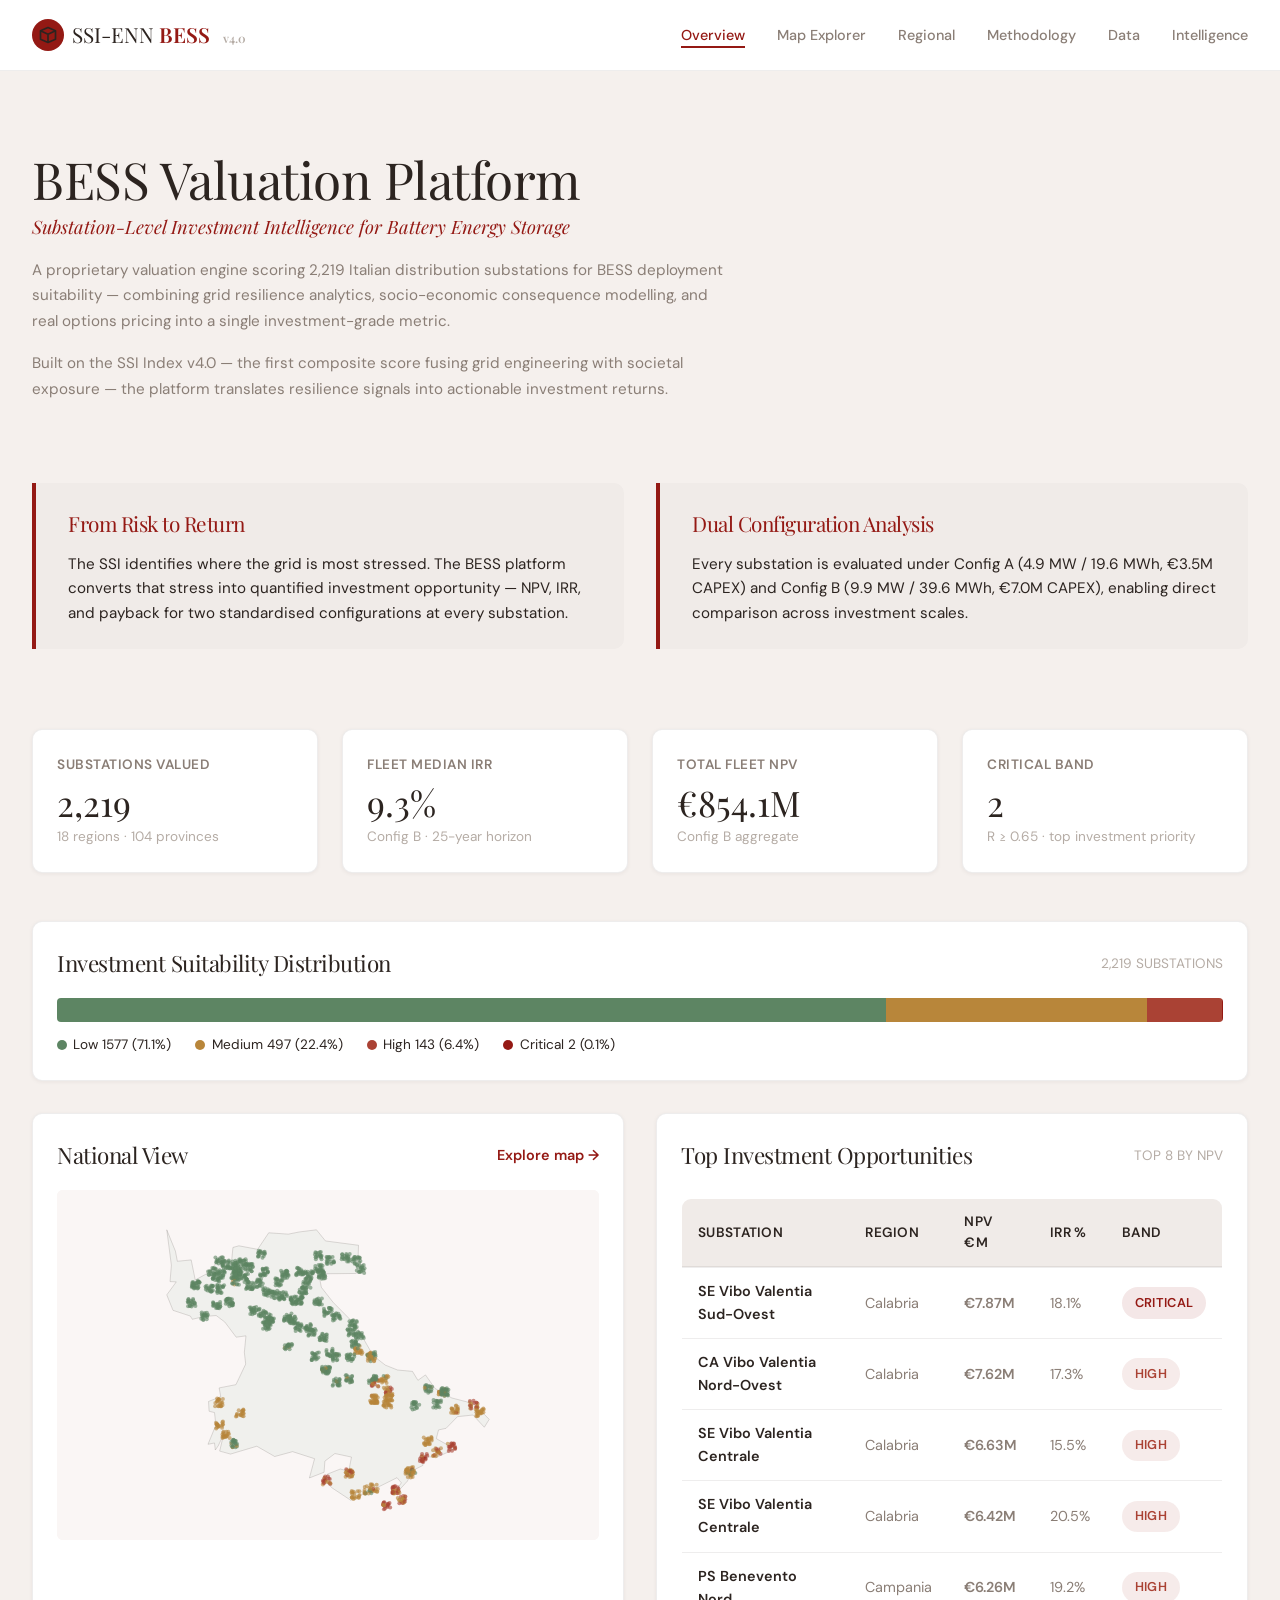
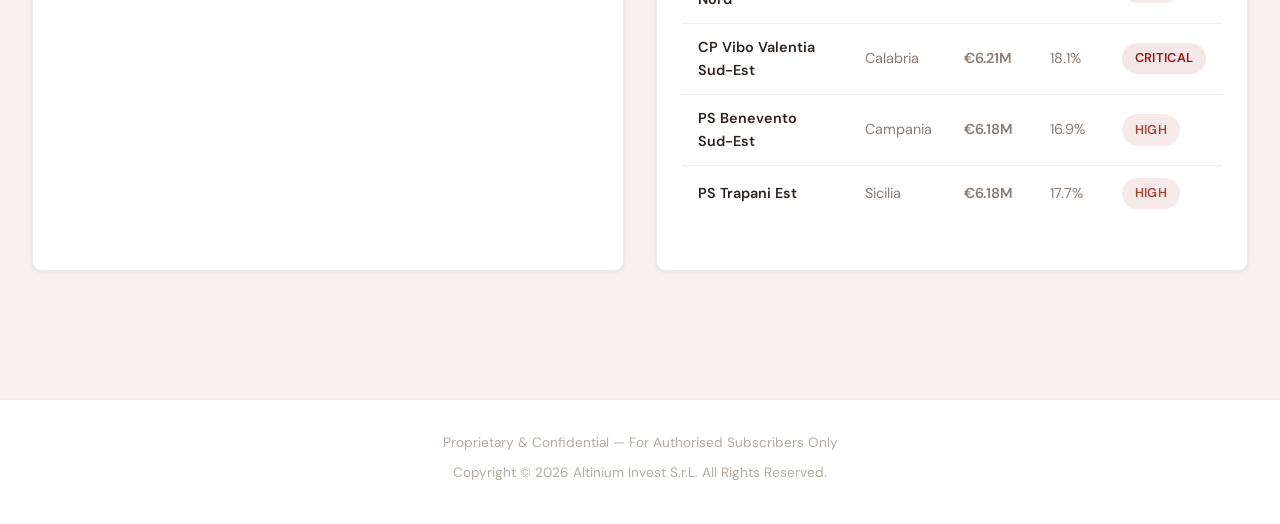
==== index.html @ d99ae35b "Initial BESS private site: 6 pages with Ikenga design system" ====
<!DOCTYPE html>
<html lang="en">
<head>
  <meta charset="UTF-8">
  <meta name="viewport" content="width=device-width, initial-scale=1.0">
  <title>SSI-ENN BESS — Overview</title>
  <link href="https://fonts.googleapis.com/css2?family=DM+Sans:wght@400;500;600;700&family=Playfair+Display:ital,wght@0,400;0,600;0,700;1,400&display=swap" rel="stylesheet">
  <link rel="stylesheet" href="style.css">
</head>
<body>
  <nav class="topnav"></nav>

  <div class="container">
    <!-- Hero -->
    <div class="hero-left">
      <h1>BESS Valuation Platform</h1>
      <p class="hero-subtitle">Substation-Level Investment Intelligence for Battery Energy Storage</p>
      <p class="hero-intro">
        A proprietary valuation engine scoring 2,219 Italian distribution substations for BESS deployment suitability — combining grid resilience analytics, socio-economic consequence modelling, and real options pricing into a single investment-grade metric.
      </p>
      <p class="hero-intro">
        Built on the SSI Index v4.0 — the first composite score fusing grid engineering with societal exposure — the platform translates resilience signals into actionable investment returns.
      </p>
    </div>

    <!-- Highlight cards -->
    <div class="two-col">
      <div class="highlight-card">
        <h3>From Risk to Return</h3>
        <p>The SSI identifies where the grid is most stressed. The BESS platform converts that stress into quantified investment opportunity — NPV, IRR, and payback for two standardised configurations at every substation.</p>
      </div>
      <div class="highlight-card">
        <h3>Dual Configuration Analysis</h3>
        <p>Every substation is evaluated under Config A (4.9 MW / 19.6 MWh, €3.5M CAPEX) and Config B (9.9 MW / 39.6 MWh, €7.0M CAPEX), enabling direct comparison across investment scales.</p>
      </div>
    </div>

    <!-- KPI Cards -->
    <div class="kpi-grid" id="kpi-grid">
      <div class="kpi-card">
        <div class="kpi-label">Substations Valued</div>
        <div class="kpi-value" id="kpi-subs">—</div>
        <div class="kpi-unit" id="kpi-subs-unit">loading...</div>
      </div>
      <div class="kpi-card">
        <div class="kpi-label">Fleet Median IRR</div>
        <div class="kpi-value" id="kpi-irr">—</div>
        <div class="kpi-unit">Config B · 25-year horizon</div>
      </div>
      <div class="kpi-card">
        <div class="kpi-label">Total Fleet NPV</div>
        <div class="kpi-value" id="kpi-npv">—</div>
        <div class="kpi-unit">Config B aggregate</div>
      </div>
      <div class="kpi-card">
        <div class="kpi-label">Critical Band</div>
        <div class="kpi-value" id="kpi-critical">—</div>
        <div class="kpi-unit">R ≥ 0.65 · top investment priority</div>
      </div>
    </div>

    <!-- Band Distribution -->
    <div class="card" style="margin-bottom:2rem;">
      <div style="display:flex;justify-content:space-between;align-items:center;margin-bottom:1rem;">
        <h4 style="margin-bottom:0;">Investment Suitability Distribution</h4>
        <span class="kpi-unit" id="band-total"></span>
      </div>
      <div class="band-bar" id="band-bar"></div>
      <div id="band-legend" style="display:flex;gap:1.5rem;margin-top:0.75rem;flex-wrap:wrap;"></div>
    </div>

    <!-- Two column: map preview + top opportunities -->
    <div class="two-col">
      <div class="card">
        <div style="display:flex;justify-content:space-between;align-items:center;margin-bottom:1rem;">
          <h4 style="margin-bottom:0;">National View</h4>
          <a href="map.html" style="font-size:0.9rem;font-weight:600;">Explore map →</a>
        </div>
        <canvas id="mini-map" style="width:100%;height:350px;background-color:var(--cream);border-radius:6px;"></canvas>
      </div>
      <div class="card">
        <div style="display:flex;justify-content:space-between;align-items:center;margin-bottom:1rem;">
          <h4 style="margin-bottom:0;">Top Investment Opportunities</h4>
          <span class="kpi-unit">TOP 8 BY NPV</span>
        </div>
        <div class="table-wrapper">
          <table>
            <thead>
              <tr>
                <th>Substation</th>
                <th>Region</th>
                <th>NPV €M</th>
                <th>IRR %</th>
                <th>Band</th>
              </tr>
            </thead>
            <tbody id="top-opportunities"></tbody>
          </table>
        </div>
      </div>
    </div>
  </div>

  <footer class="footer"></footer>

  <script src="bess-engine.js"></script>
  <script src="nav.js"></script>
  <script>
    // Italy outline for mini map
    const ITALY_OUTLINE = [[6.63,47.09],[6.95,46.30],[7.02,45.93],[7.53,45.98],[7.68,45.24],[8.23,45.54],[8.60,46.12],[9.01,45.84],[9.07,46.44],[9.29,46.50],[9.98,46.37],[10.39,46.98],[11.11,46.93],[11.51,47.01],[12.15,47.09],[12.48,46.68],[13.70,46.52],[13.68,45.85],[13.85,45.65],[13.60,45.48],[12.50,45.47],[12.27,45.28],[12.33,44.97],[12.76,44.42],[13.60,43.57],[14.24,42.45],[14.69,42.10],[15.14,41.92],[15.69,41.87],[15.89,41.54],[16.17,41.74],[16.52,41.24],[17.14,40.89],[17.95,40.68],[18.52,40.10],[18.34,39.81],[17.92,40.26],[17.35,40.20],[16.93,39.77],[16.65,39.71],[16.57,39.39],[17.12,39.08],[17.17,38.97],[16.60,38.71],[16.13,38.72],[16.07,38.40],[15.69,38.21],[15.69,37.96],[15.60,38.00],[15.50,37.82],[15.17,37.46],[15.10,37.49],[15.28,37.76],[15.12,37.95],[14.56,37.67],[13.41,37.12],[12.73,37.57],[12.47,37.80],[12.55,38.08],[13.03,38.27],[13.34,38.19],[13.44,38.71],[12.83,38.84],[12.46,38.56],[12.43,38.15],[11.89,37.94],[12.08,38.65],[11.27,38.91],[10.61,38.73],[9.95,39.11],[8.98,38.82],[8.58,38.93],[8.73,39.56],[8.53,39.13],[8.42,38.97],[8.39,39.23],[8.15,39.18],[8.44,39.89],[8.39,40.35],[8.19,40.40],[8.17,40.76],[8.62,40.94],[8.56,41.26],[9.18,41.38],[9.54,42.14],[9.49,42.57],[9.55,43.18],[9.19,43.13],[8.77,43.69],[8.45,43.93],[8.00,43.89],[7.57,43.79],[7.50,43.91],[6.86,44.12],[6.63,44.69],[6.98,45.17],[6.75,45.18],[6.80,45.78],[6.63,47.09]];

    async function init() {
      const loaded = await engine.loadData('data.json');
      if (!loaded) return;

      const kpis = engine.computeKPIs();

      // KPIs
      document.getElementById('kpi-subs').textContent = kpis.totalSubstations.toLocaleString();
      document.getElementById('kpi-subs-unit').textContent = `${engine.regions.length} regions · ${kpis.totalProvinces} provinces`;
      document.getElementById('kpi-irr').textContent = kpis.medianIRR.toFixed(1) + '%';
      document.getElementById('kpi-npv').textContent = '€' + kpis.totalInvestmentNPV.toFixed(1) + 'M';
      document.getElementById('kpi-critical').textContent = kpis.bandDistribution.Critical;

      // Band bar
      const bd = kpis.bandDistribution;
      const total = kpis.totalSubstations;
      document.getElementById('band-total').textContent = total.toLocaleString() + ' SUBSTATIONS';
      
      const bandBar = document.getElementById('band-bar');
      const bands = ['Low','Medium','High','Critical'];
      const bandClasses = ['band-bar-low','band-bar-medium','band-bar-high','band-bar-critical'];
      bandBar.innerHTML = bands.map((b,i) => {
        const pct = (bd[b]/total*100);
        return pct > 0 ? `<div class="${bandClasses[i]}" style="flex:${bd[b]}" title="${b}: ${bd[b]}"></div>` : '';
      }).join('');

      const colors = ['var(--band-low)','var(--band-medium)','var(--band-high)','var(--band-critical)'];
      document.getElementById('band-legend').innerHTML = bands.map((b,i) => 
        `<span style="display:flex;align-items:center;gap:0.4rem;font-size:0.85rem;">
          <span style="width:10px;height:10px;border-radius:50%;background:${colors[i]};display:inline-block;"></span>
          ${b} ${bd[b]} (${(bd[b]/total*100).toFixed(1)}%)
        </span>`
      ).join('');

      // Top opportunities
      const top8 = engine.getTopOpportunities(engine.substations, 8);
      document.getElementById('top-opportunities').innerHTML = top8.map(sub => `
        <tr>
          <td style="font-weight:600;color:var(--ink);">${sub.name}</td>
          <td>${sub.region}</td>
          <td style="font-weight:600;">€${sub.bess.config_B.NPV_M.toFixed(2)}M</td>
          <td>${sub.bess.config_B.IRR_pct.toFixed(1)}%</td>
          <td><span class="band-chip band-${sub.classification.toLowerCase()}">${sub.classification}</span></td>
        </tr>
      `).join('');

      // Mini map
      drawMiniMap();
    }

    function drawMiniMap() {
      const canvas = document.getElementById('mini-map');
      const rect = canvas.getBoundingClientRect();
      canvas.width = rect.width * window.devicePixelRatio;
      canvas.height = rect.height * window.devicePixelRatio;
      const ctx = canvas.getContext('2d');
      ctx.scale(window.devicePixelRatio, window.devicePixelRatio);
      const W = rect.width, H = rect.height;

      ctx.fillStyle = '#faf6f5';
      ctx.fillRect(0, 0, W, H);

      // Compute bounds
      const lons = ITALY_OUTLINE.map(p => p[0]);
      const lats = ITALY_OUTLINE.map(p => p[1]);
      const lonMin = Math.min(...lons) - 0.5, lonMax = Math.max(...lons) + 0.5;
      const latMin = Math.min(...lats) - 0.5, latMax = Math.max(...lats) + 0.5;
      const scale = Math.min(W / (lonMax - lonMin), H / (latMax - latMin)) * 0.85;
      const offsetX = (W - (lonMax - lonMin) * scale) / 2;
      const offsetY = (H - (latMax - latMin) * scale) / 2;

      function toX(lon) { return (lon - lonMin) * scale + offsetX; }
      function toY(lat) { return H - ((lat - latMin) * scale + offsetY); }

      // Draw outline
      ctx.beginPath();
      ctx.moveTo(toX(ITALY_OUTLINE[0][0]), toY(ITALY_OUTLINE[0][1]));
      for (let i = 1; i < ITALY_OUTLINE.length; i++) {
        ctx.lineTo(toX(ITALY_OUTLINE[i][0]), toY(ITALY_OUTLINE[i][1]));
      }
      ctx.closePath();
      ctx.fillStyle = 'rgba(93,133,99,0.06)';
      ctx.fill();
      ctx.strokeStyle = 'rgba(44,36,32,0.15)';
      ctx.lineWidth = 1;
      ctx.stroke();

      // Draw dots
      const bandColors = { Low: '#5d8563', Medium: '#b8863a', High: '#aa4234', Critical: '#941914' };
      engine.substations.forEach(sub => {
        const x = toX(sub.lon);
        const y = toY(sub.lat);
        ctx.beginPath();
        ctx.arc(x, y, 2, 0, Math.PI * 2);
        ctx.fillStyle = bandColors[sub.classification] || '#8a7e76';
        ctx.globalAlpha = 0.6;
        ctx.fill();
      });
      ctx.globalAlpha = 1;
    }

    init();
  </script>
</body>
</html>
---- style.css ----
:root {
  --cream: #faf6f5;
  --cream-deep: #f0ebe8;
  --crimson: #941914;
  --terracotta: #aa4234;
  --sage: #5d8563;
  --bronze: #b8863a;
  --ink: #2c2420;
  --warm-grey: #8a7e76;
  --warm-grey-light: #b5aca5;
  --bg: #f5f0ed;
  --card-bg: #ffffff;
  --card-border: rgba(44,36,32,0.08);
  --card-shadow: 0 1px 4px rgba(44,36,32,0.06);
  --radius: 10px;
  --band-low: #5d8563;
  --band-low-bg: rgba(93,133,99,0.10);
  --band-medium: #b8863a;
  --band-medium-bg: rgba(184,134,58,0.10);
  --band-high: #aa4234;
  --band-high-bg: rgba(170,66,52,0.10);
  --band-critical: #941914;
  --band-critical-bg: rgba(148,25,20,0.10);
}

* {
  margin: 0;
  padding: 0;
  box-sizing: border-box;
}

html {
  scroll-behavior: smooth;
}

body {
  font-family: 'DM Sans', -apple-system, BlinkMacSystemFont, 'Segoe UI', sans-serif;
  background-color: var(--bg);
  color: var(--ink);
  line-height: 1.6;
}

/* Typography */
h1, h2, h3, h4, h5, h6 {
  font-family: 'Playfair Display', serif;
  font-weight: 400;
  letter-spacing: -0.5px;
  margin-bottom: 0.8rem;
}

h1 {
  font-size: 3.2rem;
  line-height: 1.1;
  color: var(--ink);
}

h2 {
  font-size: 2.4rem;
  line-height: 1.2;
  color: var(--ink);
}

h3 {
  font-size: 1.8rem;
  color: var(--ink);
}

h4 {
  font-size: 1.4rem;
  color: var(--ink);
}

h5 {
  font-size: 1.1rem;
  font-weight: 600;
  color: var(--ink);
}

h6 {
  font-size: 0.9rem;
  font-weight: 600;
  color: var(--warm-grey);
  text-transform: uppercase;
  letter-spacing: 0.5px;
}

p {
  margin-bottom: 1rem;
  color: var(--warm-grey);
  font-size: 0.95rem;
}

a {
  color: var(--crimson);
  text-decoration: none;
  transition: color 0.2s ease;
}

a:hover {
  color: var(--terracotta);
}

/* Navigation */
.topnav {
  background-color: var(--card-bg);
  border-bottom: 1px solid var(--card-border);
  padding: 0;
  position: sticky;
  top: 0;
  z-index: 100;
}

.topnav-content {
  max-width: 1400px;
  margin: 0 auto;
  padding: 0 2rem;
  display: flex;
  justify-content: space-between;
  align-items: center;
  height: 70px;
}

.topnav-brand {
  display: flex;
  align-items: center;
  gap: 0.5rem;
}

.topnav-brand-logo {
  width: 32px;
  height: 32px;
  background-color: var(--crimson);
  border-radius: 50%;
  display: flex;
  align-items: center;
  justify-content: center;
  color: var(--cream);
  font-weight: bold;
  font-size: 0.9rem;
}

.topnav-brand a {
  color: var(--ink);
  font-family: 'Playfair Display', serif;
  font-size: 1.3rem;
  font-weight: 400;
}

.topnav-brand a:hover {
  color: var(--crimson);
}

.topnav-version {
  font-size: 0.75rem;
  color: var(--warm-grey-light);
  font-weight: 600;
  margin-left: 0.5rem;
}

.topnav-menu {
  display: flex;
  list-style: none;
  gap: 2rem;
  align-items: center;
}

.topnav-menu a {
  font-size: 0.9rem;
  color: var(--warm-grey);
  font-weight: 500;
  transition: color 0.2s;
  border-bottom: 2px solid transparent;
  padding-bottom: 2px;
}

.topnav-menu a:hover,
.topnav-menu a.active {
  color: var(--crimson);
  border-bottom-color: var(--crimson);
}

/* Footer */
.footer {
  background-color: var(--card-bg);
  border-top: 1px solid var(--card-border);
  padding: 2rem;
  margin-top: 4rem;
  text-align: center;
}

.footer p {
  font-size: 0.85rem;
  color: var(--warm-grey-light);
  margin-bottom: 0.5rem;
}

/* Main Layout */
.container {
  max-width: 1400px;
  margin: 0 auto;
  padding: 2rem;
}

.container-narrow {
  max-width: 1000px;
}

/* Hero Section */
.hero {
  padding: 4rem 0 3rem;
  text-align: center;
}

.hero h1 {
  margin-bottom: 0.5rem;
}

.hero-subtitle {
  font-size: 1.2rem;
  color: var(--warm-grey);
  margin-bottom: 2rem;
}

/* Cards */
.card {
  background-color: var(--card-bg);
  border: 1px solid var(--card-border);
  border-radius: var(--radius);
  padding: 1.5rem;
  box-shadow: var(--card-shadow);
  transition: box-shadow 0.3s ease, border-color 0.3s ease;
}

.card:hover {
  border-color: rgba(44,36,32,0.12);
  box-shadow: 0 2px 8px rgba(44,36,32,0.08);
}

.card.card-highlight {
  border-color: var(--crimson);
  background: linear-gradient(135deg, var(--card-bg) 0%, rgba(148,25,20,0.02) 100%);
}

/* KPI Grid */
.kpi-grid {
  display: grid;
  grid-template-columns: repeat(auto-fit, minmax(250px, 1fr));
  gap: 1.5rem;
  margin: 3rem 0;
}

.kpi-card {
  background-color: var(--card-bg);
  border: 1px solid var(--card-border);
  border-radius: var(--radius);
  padding: 1.5rem;
  box-shadow: var(--card-shadow);
}

.kpi-label {
  font-size: 0.85rem;
  color: var(--warm-grey);
  font-weight: 600;
  text-transform: uppercase;
  letter-spacing: 0.5px;
  margin-bottom: 0.5rem;
}

.kpi-value {
  font-size: 2.2rem;
  font-family: 'Playfair Display', serif;
  color: var(--ink);
  line-height: 1.1;
  margin-bottom: 0.25rem;
}

.kpi-unit {
  font-size: 0.85rem;
  color: var(--warm-grey-light);
}

/* Band Chips */
.band-chip {
  display: inline-block;
  padding: 0.35rem 0.8rem;
  border-radius: 20px;
  font-size: 0.8rem;
  font-weight: 600;
  text-transform: uppercase;
  letter-spacing: 0.3px;
}

.band-low {
  background-color: var(--band-low-bg);
  color: var(--band-low);
}

.band-medium {
  background-color: var(--band-medium-bg);
  color: var(--band-medium);
}

.band-high {
  background-color: var(--band-high-bg);
  color: var(--band-high);
}

.band-critical {
  background-color: var(--band-critical-bg);
  color: var(--band-critical);
}

/* Band Distribution Bar */
.band-bar {
  display: flex;
  height: 24px;
  border-radius: 4px;
  overflow: hidden;
  gap: 0px;
  margin: 0.5rem 0;
}

.band-bar-segment {
  flex: 1;
  display: flex;
  align-items: center;
  justify-content: center;
  color: white;
  font-size: 0.7rem;
  font-weight: 600;
}

.band-bar-low {
  background-color: var(--band-low);
}

.band-bar-medium {
  background-color: var(--band-medium);
}

.band-bar-high {
  background-color: var(--band-high);
}

.band-bar-critical {
  background-color: var(--band-critical);
}

/* Tables */
.table-wrapper {
  overflow-x: auto;
  margin: 1.5rem 0;
}

table {
  width: 100%;
  border-collapse: collapse;
  background-color: var(--card-bg);
  border: 1px solid var(--card-border);
  border-radius: var(--radius);
  overflow: hidden;
}

thead {
  background-color: var(--cream-deep);
  border-bottom: 2px solid var(--card-border);
}

th {
  padding: 0.75rem 1rem;
  text-align: left;
  font-weight: 600;
  font-size: 0.85rem;
  color: var(--ink);
  text-transform: uppercase;
  letter-spacing: 0.3px;
}

td {
  padding: 0.75rem 1rem;
  font-size: 0.9rem;
  border-bottom: 1px solid var(--card-border);
  color: var(--warm-grey);
}

tr:last-child td {
  border-bottom: none;
}

tbody tr:hover {
  background-color: var(--cream);
}

/* Forms & Filters */
.filter-section {
  background-color: var(--card-bg);
  border: 1px solid var(--card-border);
  border-radius: var(--radius);
  padding: 1.5rem;
  margin-bottom: 2rem;
  display: grid;
  grid-template-columns: repeat(auto-fit, minmax(200px, 1fr));
  gap: 1.5rem;
}

.filter-group {
  display: flex;
  flex-direction: column;
  gap: 0.5rem;
}

.filter-group label {
  font-size: 0.85rem;
  font-weight: 600;
  color: var(--ink);
  text-transform: uppercase;
  letter-spacing: 0.3px;
}

select, input[type="text"], input[type="number"], input[type="range"] {
  padding: 0.6rem 0.8rem;
  border: 1px solid var(--card-border);
  border-radius: 6px;
  font-family: 'DM Sans', sans-serif;
  font-size: 0.9rem;
  color: var(--ink);
  background-color: var(--cream);
  transition: border-color 0.2s;
}

select:focus, input:focus {
  outline: none;
  border-color: var(--crimson);
  background-color: var(--card-bg);
}

input[type="checkbox"] {
  margin-right: 0.5rem;
  cursor: pointer;
}

.checkbox-group {
  display: flex;
  flex-direction: column;
  gap: 0.5rem;
}

.checkbox-item {
  display: flex;
  align-items: center;
  gap: 0.5rem;
  padding: 0.35rem 0;
}

/* Buttons */
.btn {
  display: inline-block;
  padding: 0.7rem 1.5rem;
  border-radius: 6px;
  border: 1px solid transparent;
  font-family: 'DM Sans', sans-serif;
  font-size: 0.9rem;
  font-weight: 600;
  cursor: pointer;
  transition: all 0.2s ease;
  text-decoration: none;
  text-align: center;
}

.btn-primary {
  background-color: var(--crimson);
  color: white;
}

.btn-primary:hover {
  background-color: var(--terracotta);
}

.btn-secondary {
  background-color: var(--cream-deep);
  color: var(--ink);
  border-color: var(--card-border);
}

.btn-secondary:hover {
  background-color: var(--cream);
}

/* Map Canvas */
.map-container {
  background-color: var(--card-bg);
  border: 1px solid var(--card-border);
  border-radius: var(--radius);
  overflow: hidden;
  margin: 2rem 0;
  position: relative;
}

#italy-map {
  display: block;
  width: 100%;
  height: 600px;
  background-color: var(--cream);
}

.map-legend {
  position: absolute;
  bottom: 1.5rem;
  right: 1.5rem;
  background-color: var(--card-bg);
  border: 1px solid var(--card-border);
  border-radius: var(--radius);
  padding: 1rem;
  box-shadow: 0 2px 8px rgba(44,36,32,0.12);
  font-size: 0.85rem;
  z-index: 10;
}

.legend-item {
  display: flex;
  align-items: center;
  gap: 0.6rem;
  margin-bottom: 0.6rem;
}

.legend-item:last-child {
  margin-bottom: 0;
}

.legend-dot {
  width: 12px;
  height: 12px;
  border-radius: 50%;
}

/* Popup */
.map-popup {
  position: absolute;
  background-color: var(--card-bg);
  border: 1px solid var(--card-border);
  border-radius: var(--radius);
  padding: 1.2rem;
  box-shadow: 0 4px 12px rgba(44,36,32,0.15);
  z-index: 20;
  max-width: 320px;
  font-size: 0.85rem;
}

.map-popup-close {
  position: absolute;
  top: 0.5rem;
  right: 0.5rem;
  width: 24px;
  height: 24px;
  background-color: var(--cream-deep);
  border: none;
  border-radius: 50%;
  cursor: pointer;
  font-size: 1rem;
  line-height: 1;
  color: var(--ink);
}

.map-popup-title {
  font-weight: 600;
  color: var(--ink);
  margin-bottom: 0.8rem;
  font-size: 0.95rem;
}

.map-popup-field {
  display: flex;
  justify-content: space-between;
  margin-bottom: 0.5rem;
}

.map-popup-label {
  color: var(--warm-grey-light);
  font-weight: 500;
}

.map-popup-value {
  color: var(--ink);
  font-weight: 600;
}

/* Regional Cards */
.region-cards {
  display: grid;
  grid-template-columns: repeat(auto-fill, minmax(300px, 1fr));
  gap: 1.5rem;
  margin: 2rem 0;
}

.region-card {
  background-color: var(--card-bg);
  border: 1px solid var(--card-border);
  border-radius: var(--radius);
  padding: 1.5rem;
  cursor: pointer;
  transition: all 0.3s ease;
}

.region-card:hover {
  border-color: var(--crimson);
  box-shadow: 0 4px 12px rgba(44,36,32,0.12);
}

.region-card.expanded {
  grid-column: 1 / -1;
}

.region-header {
  display: flex;
  justify-content: space-between;
  align-items: start;
  margin-bottom: 1rem;
}

.region-title {
  font-family: 'Playfair Display', serif;
  font-size: 1.6rem;
  margin-bottom: 0.5rem;
}

.region-toggle {
  background: none;
  border: none;
  cursor: pointer;
  font-size: 1.2rem;
  color: var(--warm-grey);
}

.region-stats {
  display: grid;
  grid-template-columns: repeat(2, 1fr);
  gap: 1rem;
  margin-bottom: 1rem;
}

.region-stat {
  font-size: 0.85rem;
}

.region-stat-label {
  color: var(--warm-grey-light);
  text-transform: uppercase;
  letter-spacing: 0.3px;
  font-weight: 600;
  margin-bottom: 0.3rem;
}

.region-stat-value {
  font-size: 1.3rem;
  color: var(--ink);
  font-family: 'Playfair Display', serif;
}

.region-expanded-content {
  display: none;
  margin-top: 1.5rem;
  padding-top: 1.5rem;
  border-top: 1px solid var(--card-border);
}

.region-card.expanded .region-expanded-content {
  display: block;
}

/* Methodology */
.methodology-section {
  margin-bottom: 3rem;
}

.methodology-intro {
  background-color: var(--cream-deep);
  border-left: 4px solid var(--crimson);
  padding: 1.5rem;
  border-radius: 4px;
  margin-bottom: 2rem;
}

.formula-block {
  background-color: var(--cream);
  padding: 1.5rem;
  border-radius: var(--radius);
  border: 1px solid var(--card-border);
  margin: 1.5rem 0;
  font-family: 'Courier New', monospace;
  overflow-x: auto;
}

.weights-grid {
  display: grid;
  grid-template-columns: repeat(auto-fit, minmax(150px, 1fr));
  gap: 1rem;
  margin: 1.5rem 0;
}

.weight-card {
  background-color: var(--card-bg);
  border: 1px solid var(--card-border);
  border-radius: var(--radius);
  padding: 1rem;
  text-align: center;
}

.weight-symbol {
  font-size: 1.4rem;
  font-weight: 600;
  color: var(--crimson);
  font-family: 'Playfair Display', serif;
  margin-bottom: 0.3rem;
}

.weight-label {
  font-size: 0.85rem;
  color: var(--warm-grey);
  margin-bottom: 0.3rem;
}

.weight-percent {
  font-size: 1.5rem;
  color: var(--ink);
  font-weight: 600;
}

/* Responsive */
@media (max-width: 1024px) {
  h1 {
    font-size: 2.4rem;
  }

  h2 {
    font-size: 1.8rem;
  }

  .kpi-grid {
    grid-template-columns: repeat(auto-fit, minmax(200px, 1fr));
  }

  .topnav-menu {
    gap: 1rem;
  }

  .topnav-menu a {
    font-size: 0.85rem;
  }

  .region-cards {
    grid-template-columns: repeat(auto-fill, minmax(250px, 1fr));
  }

  #italy-map {
    height: 400px;
  }
}

@media (max-width: 768px) {
  .container {
    padding: 1.5rem;
  }

  h1 {
    font-size: 2rem;
  }

  h2 {
    font-size: 1.4rem;
  }

  h3 {
    font-size: 1.2rem;
  }

  .topnav-content {
    padding: 0 1rem;
    flex-wrap: wrap;
    height: auto;
    min-height: 60px;
  }

  .topnav-menu {
    gap: 0.8rem;
    order: 3;
    width: 100%;
    padding-top: 0.5rem;
    border-top: 1px solid var(--card-border);
  }

  .kpi-grid {
    grid-template-columns: repeat(auto-fit, minmax(150px, 1fr));
    gap: 1rem;
  }

  .kpi-value {
    font-size: 1.6rem;
  }

  .kpi-card {
    padding: 1rem;
  }

  .filter-section {
    grid-template-columns: 1fr;
    gap: 1rem;
  }

  table {
    font-size: 0.8rem;
  }

  th, td {
    padding: 0.5rem 0.75rem;
  }

  .region-cards {
    grid-template-columns: 1fr;
  }

  .region-header {
    flex-direction: column;
  }

  .region-toggle {
    align-self: flex-end;
    margin-top: 0.5rem;
  }

  #italy-map {
    height: 300px;
  }

  .map-legend {
    bottom: 1rem;
    right: 1rem;
  }

  .hero h1 {
    font-size: 1.6rem;
  }

  .hero-subtitle {
    font-size: 1rem;
  }
}

@media (max-width: 480px) {
  .container {
    padding: 1rem;
  }

  h1 {
    font-size: 1.4rem;
  }

  h2 {
    font-size: 1.1rem;
  }

  .topnav-brand a {
    font-size: 1rem;
  }

  .topnav-version {
    display: none;
  }

  .kpi-grid {
    grid-template-columns: 1fr;
  }

  .kpi-value {
    font-size: 1.4rem;
  }

  .region-stats {
    grid-template-columns: 1fr;
  }

  .weights-grid {
    grid-template-columns: 1fr;
  }
}

/* Brand suffix styling */
.brand-suffix {
  color: var(--crimson);
  font-weight: 600;
}

/* Highlight cards (left-bordered) */
.highlight-card {
  background-color: var(--cream-deep);
  border-left: 4px solid var(--crimson);
  padding: 1.5rem 2rem;
  border-radius: 0 var(--radius) var(--radius) 0;
  margin-bottom: 2rem;
}

.highlight-card h3 {
  color: var(--crimson);
  font-size: 1.3rem;
  margin-bottom: 0.75rem;
}

.highlight-card p {
  color: var(--ink);
  margin-bottom: 0;
}

/* Two-column layout */
.two-col {
  display: grid;
  grid-template-columns: 1fr 1fr;
  gap: 2rem;
  margin: 2rem 0;
}

@media (max-width: 768px) {
  .two-col {
    grid-template-columns: 1fr;
  }
}

/* Section labels (like public site) */
.section-label {
  font-family: 'DM Sans', sans-serif;
  font-size: 0.75rem;
  font-weight: 700;
  letter-spacing: 0.15em;
  text-transform: uppercase;
  color: var(--crimson);
  margin-bottom: 0.5rem;
}

/* Intelligence page */
.explorer-search {
  background-color: var(--card-bg);
  border: 1px solid var(--card-border);
  border-radius: var(--radius);
  padding: 1.5rem;
  margin-bottom: 2rem;
}

.explorer-search input {
  width: 100%;
  padding: 0.8rem 1rem;
  border: 2px solid var(--card-border);
  border-radius: var(--radius);
  font-family: 'DM Sans', sans-serif;
  font-size: 1rem;
  color: var(--ink);
  background-color: var(--cream);
  transition: border-color 0.2s;
}

.explorer-search input:focus {
  outline: none;
  border-color: var(--crimson);
  background-color: var(--card-bg);
}

.explorer-search .search-results {
  max-height: 300px;
  overflow-y: auto;
  margin-top: 0.5rem;
  border: 1px solid var(--card-border);
  border-radius: var(--radius);
  display: none;
}

.explorer-search .search-results.active {
  display: block;
}

.search-result-item {
  padding: 0.75rem 1rem;
  cursor: pointer;
  border-bottom: 1px solid var(--card-border);
  transition: background-color 0.15s;
}

.search-result-item:hover {
  background-color: var(--cream);
}

.search-result-item:last-child {
  border-bottom: none;
}

.search-result-name {
  font-weight: 600;
  color: var(--ink);
}

.search-result-meta {
  font-size: 0.8rem;
  color: var(--warm-grey);
}

/* Value stack profile */
.profile-header {
  background-color: var(--card-bg);
  border: 1px solid var(--card-border);
  border-radius: var(--radius);
  padding: 2rem;
  margin-bottom: 2rem;
}

.profile-title {
  font-family: 'Playfair Display', serif;
  font-size: 1.8rem;
  margin-bottom: 0.3rem;
}

.profile-subtitle {
  color: var(--warm-grey);
  font-size: 0.95rem;
  margin-bottom: 1.5rem;
}

.profile-metrics {
  display: grid;
  grid-template-columns: repeat(4, 1fr);
  gap: 1.5rem;
}

@media (max-width: 768px) {
  .profile-metrics {
    grid-template-columns: repeat(2, 1fr);
  }
}

.profile-metric-label {
  font-size: 0.75rem;
  text-transform: uppercase;
  letter-spacing: 0.5px;
  color: var(--warm-grey);
  font-weight: 600;
}

.profile-metric-value {
  font-family: 'Playfair Display', serif;
  font-size: 1.8rem;
  color: var(--ink);
}

.profile-metric-unit {
  font-size: 0.8rem;
  color: var(--warm-grey-light);
}

/* Waterfall chart */
.waterfall-container {
  background-color: var(--card-bg);
  border: 1px solid var(--card-border);
  border-radius: var(--radius);
  padding: 2rem;
  margin-bottom: 2rem;
}

.waterfall-chart {
  display: flex;
  align-items: flex-end;
  justify-content: center;
  gap: 0.5rem;
  height: 280px;
  padding: 1rem 0;
}

.waterfall-bar-group {
  display: flex;
  flex-direction: column;
  align-items: center;
  flex: 1;
  max-width: 100px;
}

.waterfall-bar {
  width: 60%;
  border-radius: 4px 4px 0 0;
  min-height: 4px;
  transition: height 0.5s ease;
}

.waterfall-bar-label {
  font-size: 0.7rem;
  color: var(--warm-grey);
  margin-top: 0.5rem;
  text-align: center;
  font-weight: 600;
  text-transform: uppercase;
  letter-spacing: 0.3px;
}

.waterfall-bar-value {
  font-size: 0.85rem;
  color: var(--ink);
  font-weight: 600;
  margin-top: 0.3rem;
}

/* Config comparison */
.config-compare {
  display: grid;
  grid-template-columns: 1fr 1fr;
  gap: 2rem;
  margin-bottom: 2rem;
}

@media (max-width: 768px) {
  .config-compare {
    grid-template-columns: 1fr;
  }
}

.config-card {
  background-color: var(--card-bg);
  border: 1px solid var(--card-border);
  border-radius: var(--radius);
  padding: 1.5rem;
}

.config-card.recommended {
  border-color: var(--sage);
  background: linear-gradient(135deg, var(--card-bg) 0%, rgba(93,133,99,0.03) 100%);
}

.config-badge {
  display: inline-block;
  font-size: 0.75rem;
  font-weight: 700;
  text-transform: uppercase;
  letter-spacing: 0.5px;
  padding: 0.3rem 0.8rem;
  border-radius: 20px;
  margin-bottom: 1rem;
}

.config-badge-a {
  background-color: rgba(184,134,58,0.15);
  color: var(--bronze);
}

.config-badge-b {
  background-color: rgba(93,133,99,0.15);
  color: var(--sage);
}

.config-row {
  display: flex;
  justify-content: space-between;
  padding: 0.5rem 0;
  border-bottom: 1px solid var(--card-border);
}

.config-row:last-child {
  border-bottom: none;
}

.config-row-label {
  color: var(--warm-grey);
  font-size: 0.9rem;
}

.config-row-value {
  color: var(--ink);
  font-weight: 600;
  font-size: 0.9rem;
}

.config-row.highlight {
  background-color: var(--cream);
  margin: 0 -1.5rem;
  padding: 0.5rem 1.5rem;
}

.config-row.highlight .config-row-value {
  font-size: 1.1rem;
  color: var(--crimson);
}

/* Recommendation badge */
.recommendation-badge {
  display: inline-flex;
  align-items: center;
  gap: 0.5rem;
  padding: 0.6rem 1.2rem;
  border-radius: var(--radius);
  font-weight: 600;
  font-size: 0.95rem;
  margin: 1rem 0;
}

.recommendation-badge.config-a {
  background-color: rgba(184,134,58,0.12);
  color: var(--bronze);
}

.recommendation-badge.config-b {
  background-color: rgba(93,133,99,0.12);
  color: var(--sage);
}

/* Radar chart container */
.radar-container {
  background-color: var(--card-bg);
  border: 1px solid var(--card-border);
  border-radius: var(--radius);
  padding: 2rem;
  margin-bottom: 2rem;
  text-align: center;
}

.radar-canvas {
  max-width: 350px;
  max-height: 350px;
  margin: 0 auto;
}

/* Narrative block */
.narrative-block {
  background-color: var(--cream-deep);
  border-left: 4px solid var(--bronze);
  padding: 1.5rem 2rem;
  border-radius: 0 var(--radius) var(--radius) 0;
  margin: 2rem 0;
}

.narrative-block p {
  color: var(--ink);
  font-size: 0.95rem;
  line-height: 1.7;
  margin-bottom: 0;
}

/* Spotlight section */
.spotlight-section {
  margin-top: 4rem;
  padding-top: 3rem;
  border-top: 2px solid var(--card-border);
}

/* Data catalogue */
.layer-table td:first-child {
  font-weight: 700;
  color: var(--crimson);
}

.status-badge {
  display: inline-block;
  padding: 0.25rem 0.6rem;
  border-radius: 20px;
  font-size: 0.75rem;
  font-weight: 700;
  text-transform: uppercase;
  letter-spacing: 0.3px;
}

.status-live {
  background-color: rgba(93,133,99,0.15);
  color: var(--sage);
}

.status-proprietary {
  background-color: rgba(148,25,20,0.10);
  color: var(--crimson);
}

/* Empty state */
.empty-state {
  text-align: center;
  padding: 4rem 2rem;
  color: var(--warm-grey);
}

.empty-state h3 {
  color: var(--warm-grey);
  margin-bottom: 0.5rem;
}

/* Pipeline steps */
.pipeline-steps {
  margin: 2rem 0;
}

.pipeline-step {
  display: flex;
  gap: 1.5rem;
  margin-bottom: 2rem;
  align-items: flex-start;
}

.pipeline-step-num {
  width: 36px;
  height: 36px;
  min-width: 36px;
  border-radius: 50%;
  background-color: var(--crimson);
  color: white;
  display: flex;
  align-items: center;
  justify-content: center;
  font-weight: 700;
  font-size: 0.9rem;
}

.pipeline-step-content h4 {
  margin-bottom: 0.3rem;
  font-family: 'DM Sans', sans-serif;
  font-weight: 700;
}

.pipeline-step-content p {
  margin-bottom: 0;
}

/* Modifier table in intelligence */
.modifier-grid {
  display: grid;
  grid-template-columns: repeat(auto-fit, minmax(180px, 1fr));
  gap: 1rem;
  margin: 1.5rem 0;
}

.modifier-item {
  background-color: var(--card-bg);
  border: 1px solid var(--card-border);
  border-radius: var(--radius);
  padding: 1rem;
  text-align: center;
}

.modifier-name {
  font-size: 0.75rem;
  text-transform: uppercase;
  letter-spacing: 0.5px;
  color: var(--warm-grey);
  font-weight: 600;
  margin-bottom: 0.3rem;
}

.modifier-value {
  font-family: 'Playfair Display', serif;
  font-size: 1.4rem;
  color: var(--ink);
}

.modifier-direction {
  font-size: 0.8rem;
  font-weight: 600;
}

.modifier-direction.amplifies {
  color: var(--terracotta);
}

.modifier-direction.attenuates {
  color: var(--sage);
}

/* Hero alignment left like public site */
.hero-left {
  text-align: left;
  padding: 3rem 0 2rem;
}

.hero-left h1 {
  margin-bottom: 0.3rem;
}

.hero-left .hero-subtitle {
  color: var(--crimson);
  font-family: 'Playfair Display', serif;
  font-style: italic;
  font-size: 1.15rem;
  margin-bottom: 1rem;
}

.hero-left .hero-intro {
  max-width: 700px;
  font-size: 0.95rem;
  color: var(--warm-grey);
  line-height: 1.7;
}
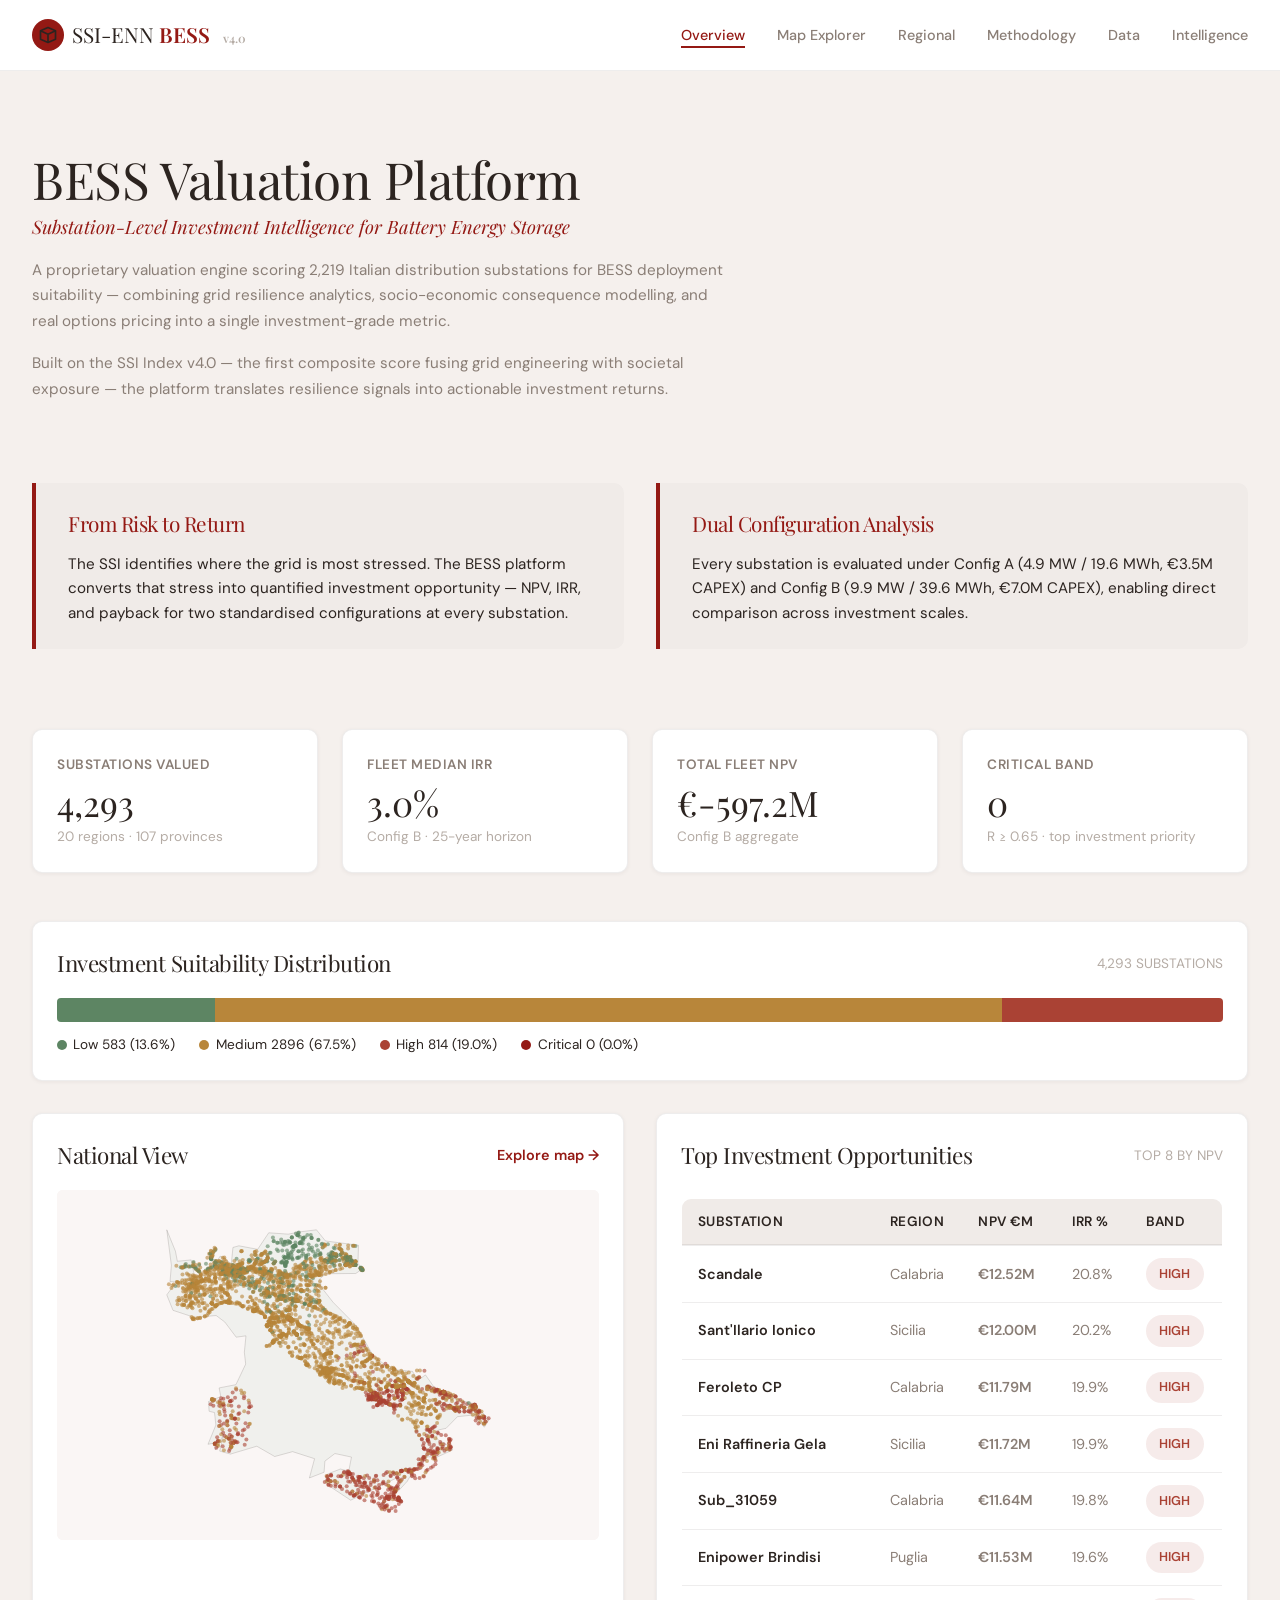
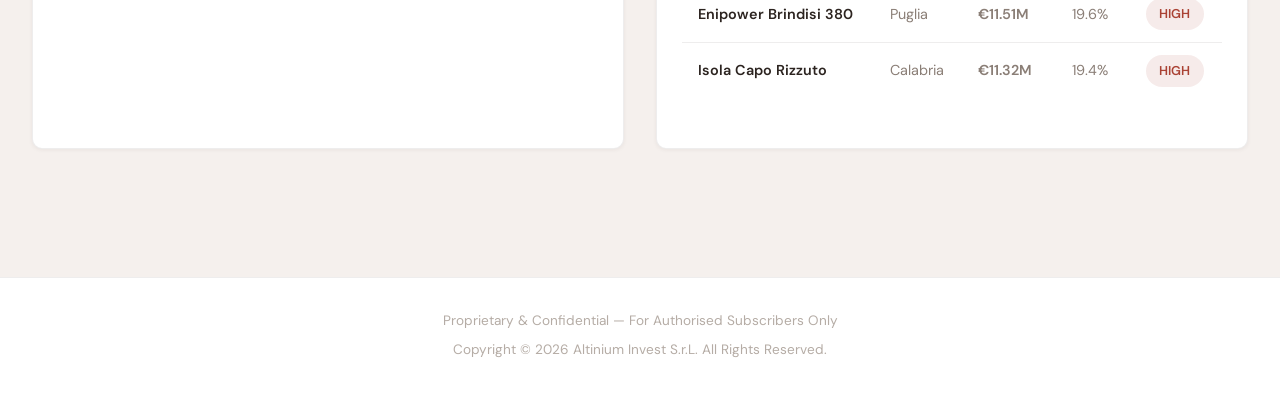
==== commit 4d3f4d69: "Add cache-busting v=3 to all asset references for 4,293-substation data refresh" ====
--- a/index.html
+++ b/index.html
@@ -5,7 +5,7 @@
   <meta name="viewport" content="width=device-width, initial-scale=1.0">
   <title>SSI-ENN BESS — Overview</title>
   <link href="https://fonts.googleapis.com/css2?family=DM+Sans:wght@400;500;600;700&family=Playfair+Display:ital,wght@0,400;0,600;0,700;1,400&display=swap" rel="stylesheet">
-  <link rel="stylesheet" href="style.css">
+  <link rel="stylesheet" href="style.css?v=3">
 </head>
 <body>
   <nav class="topnav"></nav>
@@ -103,14 +103,14 @@
 
   <footer class="footer"></footer>
 
-  <script src="bess-engine.js"></script>
-  <script src="nav.js"></script>
+  <script src="bess-engine.js?v=3"></script>
+  <script src="nav.js?v=3"></script>
   <script>
     // Italy outline for mini map
     const ITALY_OUTLINE = [[6.63,47.09],[6.95,46.30],[7.02,45.93],[7.53,45.98],[7.68,45.24],[8.23,45.54],[8.60,46.12],[9.01,45.84],[9.07,46.44],[9.29,46.50],[9.98,46.37],[10.39,46.98],[11.11,46.93],[11.51,47.01],[12.15,47.09],[12.48,46.68],[13.70,46.52],[13.68,45.85],[13.85,45.65],[13.60,45.48],[12.50,45.47],[12.27,45.28],[12.33,44.97],[12.76,44.42],[13.60,43.57],[14.24,42.45],[14.69,42.10],[15.14,41.92],[15.69,41.87],[15.89,41.54],[16.17,41.74],[16.52,41.24],[17.14,40.89],[17.95,40.68],[18.52,40.10],[18.34,39.81],[17.92,40.26],[17.35,40.20],[16.93,39.77],[16.65,39.71],[16.57,39.39],[17.12,39.08],[17.17,38.97],[16.60,38.71],[16.13,38.72],[16.07,38.40],[15.69,38.21],[15.69,37.96],[15.60,38.00],[15.50,37.82],[15.17,37.46],[15.10,37.49],[15.28,37.76],[15.12,37.95],[14.56,37.67],[13.41,37.12],[12.73,37.57],[12.47,37.80],[12.55,38.08],[13.03,38.27],[13.34,38.19],[13.44,38.71],[12.83,38.84],[12.46,38.56],[12.43,38.15],[11.89,37.94],[12.08,38.65],[11.27,38.91],[10.61,38.73],[9.95,39.11],[8.98,38.82],[8.58,38.93],[8.73,39.56],[8.53,39.13],[8.42,38.97],[8.39,39.23],[8.15,39.18],[8.44,39.89],[8.39,40.35],[8.19,40.40],[8.17,40.76],[8.62,40.94],[8.56,41.26],[9.18,41.38],[9.54,42.14],[9.49,42.57],[9.55,43.18],[9.19,43.13],[8.77,43.69],[8.45,43.93],[8.00,43.89],[7.57,43.79],[7.50,43.91],[6.86,44.12],[6.63,44.69],[6.98,45.17],[6.75,45.18],[6.80,45.78],[6.63,47.09]];
 
     async function init() {
-      const loaded = await engine.loadData('data.json');
+      const loaded = await engine.loadData('data.json?v=3');
       if (!loaded) return;
 
       const kpis = engine.computeKPIs();
--- a/style.css
+++ b/style.css
@@ -486,51 +486,448 @@
   background-color: var(--cream);
 }
 
+/* ========== Filter Bar (horizontal, matching public SSI) ========== */
+.filter-bar {
+  background-color: var(--card-bg);
+  border: 1px solid var(--card-border);
+  border-radius: var(--radius);
+  padding: 1rem 1.5rem;
+  margin-bottom: 1.5rem;
+  display: flex;
+  align-items: center;
+  gap: 1.5rem;
+  flex-wrap: wrap;
+}
+
+.filter-bar-item {
+  display: flex;
+  align-items: center;
+  gap: 0.5rem;
+}
+
+.filter-bar-label {
+  font-size: 0.75rem;
+  font-weight: 700;
+  letter-spacing: 0.1em;
+  text-transform: uppercase;
+  color: var(--warm-grey);
+  white-space: nowrap;
+}
+
+.filter-bar select {
+  padding: 0.5rem 0.7rem;
+  border: 1px solid var(--card-border);
+  border-radius: 6px;
+  font-family: 'DM Sans', sans-serif;
+  font-size: 0.9rem;
+  color: var(--ink);
+  background-color: var(--cream);
+  cursor: pointer;
+}
+
+.filter-bar-search {
+  margin-left: auto;
+}
+
+.filter-bar-search input {
+  padding: 0.5rem 0.8rem;
+  border: 1px solid var(--card-border);
+  border-radius: 6px;
+  font-family: 'DM Sans', sans-serif;
+  font-size: 0.9rem;
+  color: var(--ink);
+  background-color: var(--cream);
+  width: 200px;
+}
+
+.filter-bar-search input:focus {
+  outline: none;
+  border-color: var(--crimson);
+  background-color: var(--card-bg);
+}
+
+/* ========== Map Layout (two-column: map + detail panel) ========== */
+.map-layout {
+  display: flex;
+  gap: 0;
+  margin-bottom: 2rem;
+}
+
+.map-card {
+  flex: 1;
+  min-width: 0;
+  padding: 0;
+  overflow: hidden;
+}
+
+.map-card:hover {
+  border-color: rgba(44,36,32,0.08);
+  box-shadow: var(--card-shadow);
+}
+
 /* Map Canvas */
 .map-container {
-  background-color: var(--card-bg);
-  border: 1px solid var(--card-border);
-  border-radius: var(--radius);
-  overflow: hidden;
-  margin: 2rem 0;
   position: relative;
+  width: 100%;
+  height: 620px;
 }
 
 #italy-map {
   display: block;
   width: 100%;
-  height: 600px;
+  height: 100%;
   background-color: var(--cream);
 }
 
+/* Stats overlay (top-center of map) */
+.map-stats {
+  position: absolute;
+  top: 1rem;
+  left: 50%;
+  transform: translateX(-50%);
+  background-color: rgba(255,255,255,0.92);
+  border: 1px solid var(--card-border);
+  border-radius: 6px;
+  padding: 0.5rem 1.2rem;
+  font-size: 0.85rem;
+  color: var(--warm-grey);
+  z-index: 10;
+  white-space: nowrap;
+  box-shadow: 0 1px 4px rgba(44,36,32,0.08);
+}
+
+.map-stats strong {
+  color: var(--ink);
+}
+
+/* Legend (bottom-left of map) */
 .map-legend {
   position: absolute;
   bottom: 1.5rem;
-  right: 1.5rem;
-  background-color: var(--card-bg);
+  left: 1.5rem;
+  background-color: rgba(255,255,255,0.95);
   border: 1px solid var(--card-border);
   border-radius: var(--radius);
-  padding: 1rem;
+  padding: 1rem 1.2rem;
   box-shadow: 0 2px 8px rgba(44,36,32,0.12);
   font-size: 0.85rem;
   z-index: 10;
 }
 
+.legend-title {
+  font-size: 0.75rem;
+  font-weight: 700;
+  letter-spacing: 0.1em;
+  text-transform: uppercase;
+  color: var(--warm-grey);
+  margin-bottom: 0.6rem;
+}
+
 .legend-item {
   display: flex;
   align-items: center;
   gap: 0.6rem;
-  margin-bottom: 0.6rem;
-}
-
-.legend-item:last-child {
+  margin-bottom: 0.5rem;
+  font-size: 0.82rem;
+  color: var(--ink);
+}
+
+.legend-item:last-of-type {
   margin-bottom: 0;
 }
 
 .legend-dot {
-  width: 12px;
-  height: 12px;
+  width: 10px;
+  height: 10px;
   border-radius: 50%;
+  flex-shrink: 0;
+}
+
+.legend-hint {
+  margin-top: 0.8rem;
+  padding-top: 0.6rem;
+  border-top: 1px solid var(--card-border);
+  font-size: 0.72rem;
+  color: var(--warm-grey-light);
+  line-height: 1.5;
+}
+
+/* Zoom controls (bottom-center) */
+.map-zoom {
+  position: absolute;
+  bottom: 1.5rem;
+  left: 50%;
+  transform: translateX(-50%);
+  display: flex;
+  gap: 2px;
+  background-color: var(--card-bg);
+  border: 1px solid var(--card-border);
+  border-radius: 6px;
+  overflow: hidden;
+  box-shadow: 0 1px 4px rgba(44,36,32,0.08);
+  z-index: 10;
+}
+
+.map-zoom button {
+  width: 36px;
+  height: 36px;
+  border: none;
+  background: var(--card-bg);
+  cursor: pointer;
+  font-size: 1.1rem;
+  color: var(--warm-grey);
+  transition: background-color 0.15s, color 0.15s;
+  display: flex;
+  align-items: center;
+  justify-content: center;
+}
+
+.map-zoom button:hover {
+  background-color: var(--cream-deep);
+  color: var(--ink);
+}
+
+/* ========== Detail Panel (right side) ========== */
+.detail-scroll {
+  width: 360px;
+  min-width: 360px;
+  max-height: 620px;
+  overflow-y: auto;
+  background-color: var(--card-bg);
+  border: 1px solid var(--card-border);
+  border-left: none;
+  border-radius: 0 var(--radius) var(--radius) 0;
+}
+
+.map-card {
+  border-radius: var(--radius) 0 0 var(--radius);
+}
+
+/* Placeholder state */
+.detail-placeholder {
+  display: flex;
+  flex-direction: column;
+  align-items: center;
+  justify-content: center;
+  height: 100%;
+  padding: 3rem 2rem;
+  text-align: center;
+}
+
+.detail-placeholder-icon {
+  font-size: 2.5rem;
+  margin-bottom: 1rem;
+  opacity: 0.4;
+}
+
+.detail-placeholder-title {
+  font-family: 'Playfair Display', serif;
+  font-size: 1.3rem;
+  color: var(--ink);
+  margin-bottom: 0.5rem;
+}
+
+.detail-placeholder-text {
+  font-size: 0.85rem;
+  color: var(--warm-grey);
+  max-width: 240px;
+  line-height: 1.6;
+}
+
+/* Detail content sections */
+.detail-section {
+  padding: 1.2rem 1.5rem;
+  border-bottom: 1px solid var(--card-border);
+}
+
+.detail-section:last-child {
+  border-bottom: none;
+}
+
+.detail-section-label {
+  font-size: 0.72rem;
+  font-weight: 700;
+  letter-spacing: 0.12em;
+  text-transform: uppercase;
+  color: var(--warm-grey);
+  margin-bottom: 0.8rem;
+}
+
+.detail-sub-name {
+  font-family: 'Playfair Display', serif;
+  font-size: 1.3rem;
+  margin-bottom: 0.2rem;
+}
+
+.detail-sub-meta {
+  font-size: 0.82rem;
+  color: var(--warm-grey);
+  margin-bottom: 1rem;
+}
+
+.detail-score-row {
+  display: flex;
+  align-items: center;
+  gap: 1rem;
+  margin-bottom: 1rem;
+}
+
+.detail-score-big {
+  font-family: 'Playfair Display', serif;
+  font-size: 2.8rem;
+  font-weight: 400;
+  line-height: 1;
+}
+
+.detail-band-badge {
+  display: inline-flex;
+  align-items: center;
+  gap: 0.3rem;
+  padding: 0.3rem 0.7rem;
+  border-radius: 20px;
+  font-size: 0.8rem;
+  font-weight: 600;
+}
+
+/* Confidence interval bar */
+.detail-ci {
+  margin-bottom: 0.5rem;
+}
+
+.detail-ci-label {
+  font-size: 0.75rem;
+  color: var(--warm-grey);
+  margin-bottom: 0.3rem;
+}
+
+.detail-ci-bar {
+  position: relative;
+  height: 8px;
+  background: var(--cream-deep);
+  border-radius: 4px;
+  margin-bottom: 0.3rem;
+}
+
+.detail-ci-track {
+  position: absolute;
+  top: 0;
+  left: 0;
+  right: 0;
+  bottom: 0;
+  background: var(--cream-deep);
+  border-radius: 4px;
+}
+
+.detail-ci-range {
+  position: absolute;
+  top: 0;
+  bottom: 0;
+  border-radius: 4px;
+  opacity: 0.6;
+}
+
+.detail-ci-labels {
+  display: flex;
+  justify-content: space-between;
+  font-size: 0.72rem;
+  color: var(--warm-grey-light);
+}
+
+/* Component bars */
+.detail-comp-header {
+  display: flex;
+  justify-content: space-between;
+  font-size: 0.68rem;
+  color: var(--warm-grey-light);
+  margin-bottom: 0.5rem;
+}
+
+.detail-comp-row {
+  display: flex;
+  align-items: center;
+  gap: 0.5rem;
+  margin-bottom: 0.4rem;
+}
+
+.detail-comp-label {
+  font-size: 0.78rem;
+  color: var(--ink);
+  font-weight: 500;
+  width: 100px;
+  flex-shrink: 0;
+}
+
+.detail-comp-bar-bg {
+  flex: 1;
+  height: 6px;
+  background: var(--cream-deep);
+  border-radius: 3px;
+  overflow: hidden;
+}
+
+.detail-comp-bar {
+  height: 100%;
+  border-radius: 3px;
+  transition: width 0.4s ease;
+}
+
+.detail-comp-value {
+  font-size: 0.75rem;
+  color: var(--warm-grey);
+  font-weight: 600;
+  width: 55px;
+  text-align: right;
+  flex-shrink: 0;
+}
+
+/* Modifier rows */
+.detail-modifier-row {
+  display: flex;
+  justify-content: space-between;
+  padding: 0.35rem 0;
+  font-size: 0.82rem;
+  border-bottom: 1px solid var(--card-border);
+}
+
+.detail-modifier-row:last-child {
+  border-bottom: none;
+}
+
+.modifier-high {
+  color: var(--crimson);
+  font-weight: 600;
+}
+
+/* BESS valuation grid */
+.detail-bess-grid {
+  display: grid;
+  grid-template-columns: 1fr 1fr;
+  gap: 0.5rem 1rem;
+}
+
+.detail-bess-item {
+  display: flex;
+  justify-content: space-between;
+  padding: 0.3rem 0;
+  font-size: 0.82rem;
+}
+
+.detail-bess-label {
+  color: var(--warm-grey);
+}
+
+.detail-bess-value {
+  color: var(--ink);
+  font-weight: 500;
+}
+
+.detail-recommendation {
+  margin-top: 0.8rem;
+  padding-top: 0.6rem;
+  border-top: 1px solid var(--card-border);
+  font-size: 0.8rem;
+  color: var(--warm-grey);
+  font-style: italic;
 }
 
 /* Popup */
@@ -751,8 +1148,16 @@
     grid-template-columns: repeat(auto-fill, minmax(250px, 1fr));
   }
 
+  .map-container {
+    height: 500px;
+  }
+
+  .detail-scroll {
+    max-height: 500px;
+  }
+
   #italy-map {
-    height: 400px;
+    height: 500px;
   }
 }
 
@@ -827,13 +1232,53 @@
     margin-top: 0.5rem;
   }
 
+  .map-layout {
+    flex-direction: column;
+  }
+
+  .detail-scroll {
+    width: 100%;
+    min-width: 100%;
+    max-height: 400px;
+    border-left: 1px solid var(--card-border);
+    border-top: none;
+    border-radius: 0 0 var(--radius) var(--radius);
+  }
+
+  .map-card {
+    border-radius: var(--radius) var(--radius) 0 0;
+  }
+
+  .map-container {
+    height: 350px;
+  }
+
   #italy-map {
-    height: 300px;
+    height: 350px;
   }
 
   .map-legend {
     bottom: 1rem;
-    right: 1rem;
+    left: 1rem;
+  }
+
+  .filter-bar {
+    flex-direction: column;
+    align-items: stretch;
+    gap: 0.8rem;
+  }
+
+  .filter-bar-item {
+    flex-direction: column;
+    gap: 0.3rem;
+  }
+
+  .filter-bar-search {
+    margin-left: 0;
+  }
+
+  .filter-bar-search input {
+    width: 100%;
   }
 
   .hero h1 {
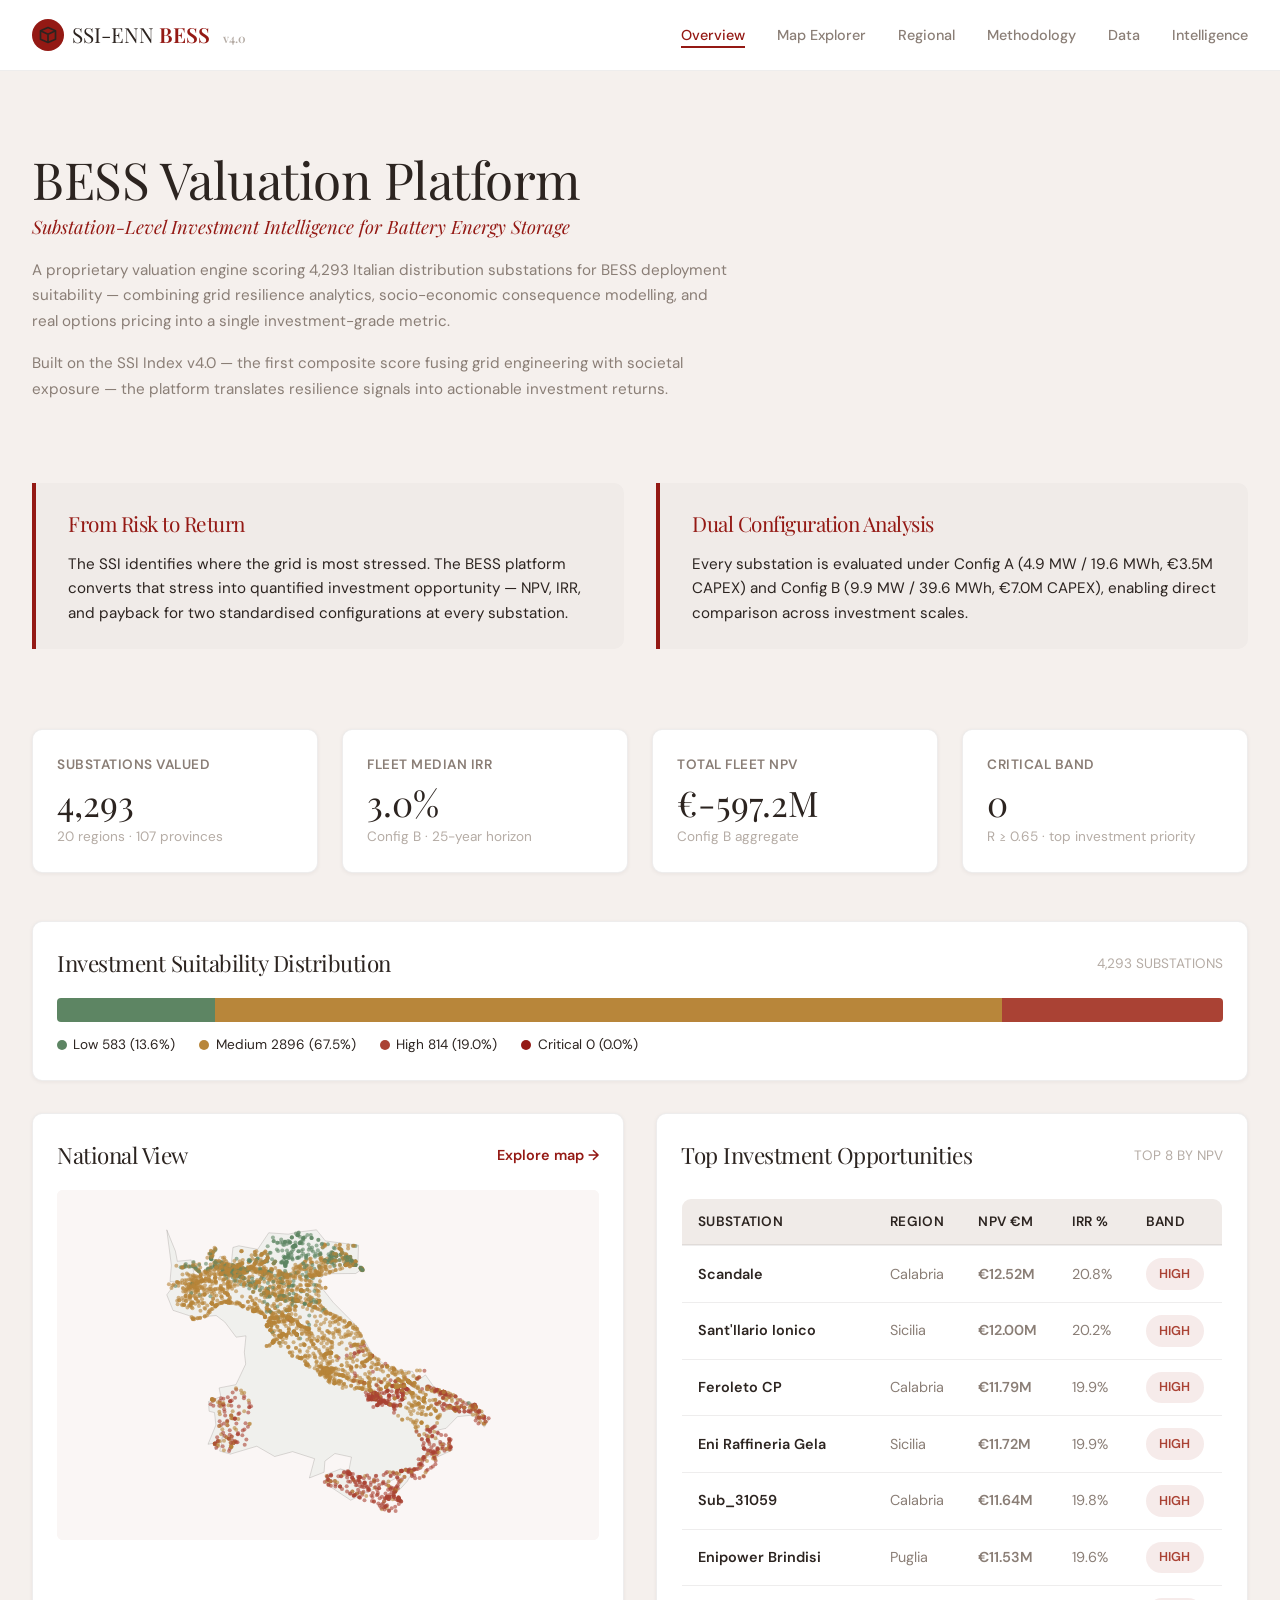
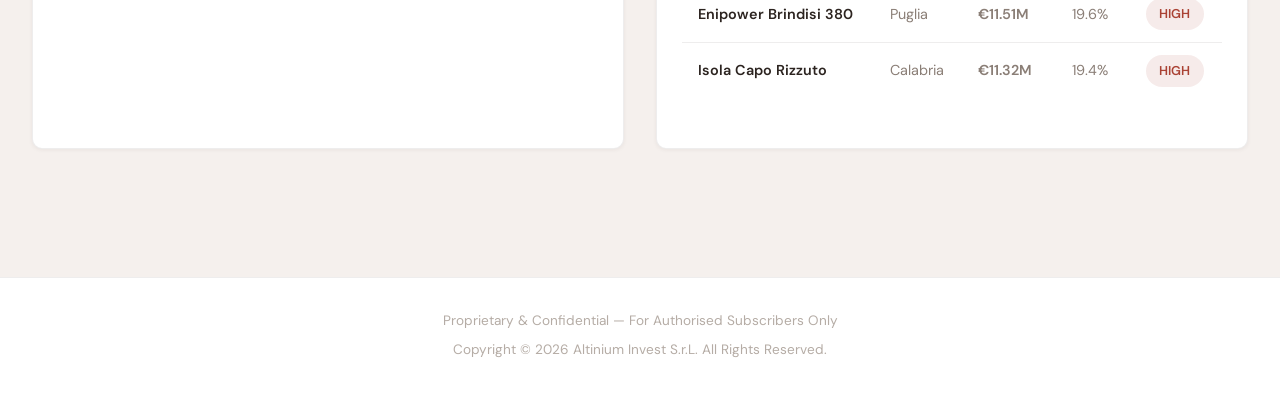
==== commit 8687864a: "Update hardcoded substation count to 4,293 (20 regions, 107 provinces)" ====
--- a/index.html
+++ b/index.html
@@ -16,7 +16,7 @@
       <h1>BESS Valuation Platform</h1>
       <p class="hero-subtitle">Substation-Level Investment Intelligence for Battery Energy Storage</p>
       <p class="hero-intro">
-        A proprietary valuation engine scoring 2,219 Italian distribution substations for BESS deployment suitability — combining grid resilience analytics, socio-economic consequence modelling, and real options pricing into a single investment-grade metric.
+        A proprietary valuation engine scoring 4,293 Italian distribution substations for BESS deployment suitability — combining grid resilience analytics, socio-economic consequence modelling, and real options pricing into a single investment-grade metric.
       </p>
       <p class="hero-intro">
         Built on the SSI Index v4.0 — the first composite score fusing grid engineering with societal exposure — the platform translates resilience signals into actionable investment returns.
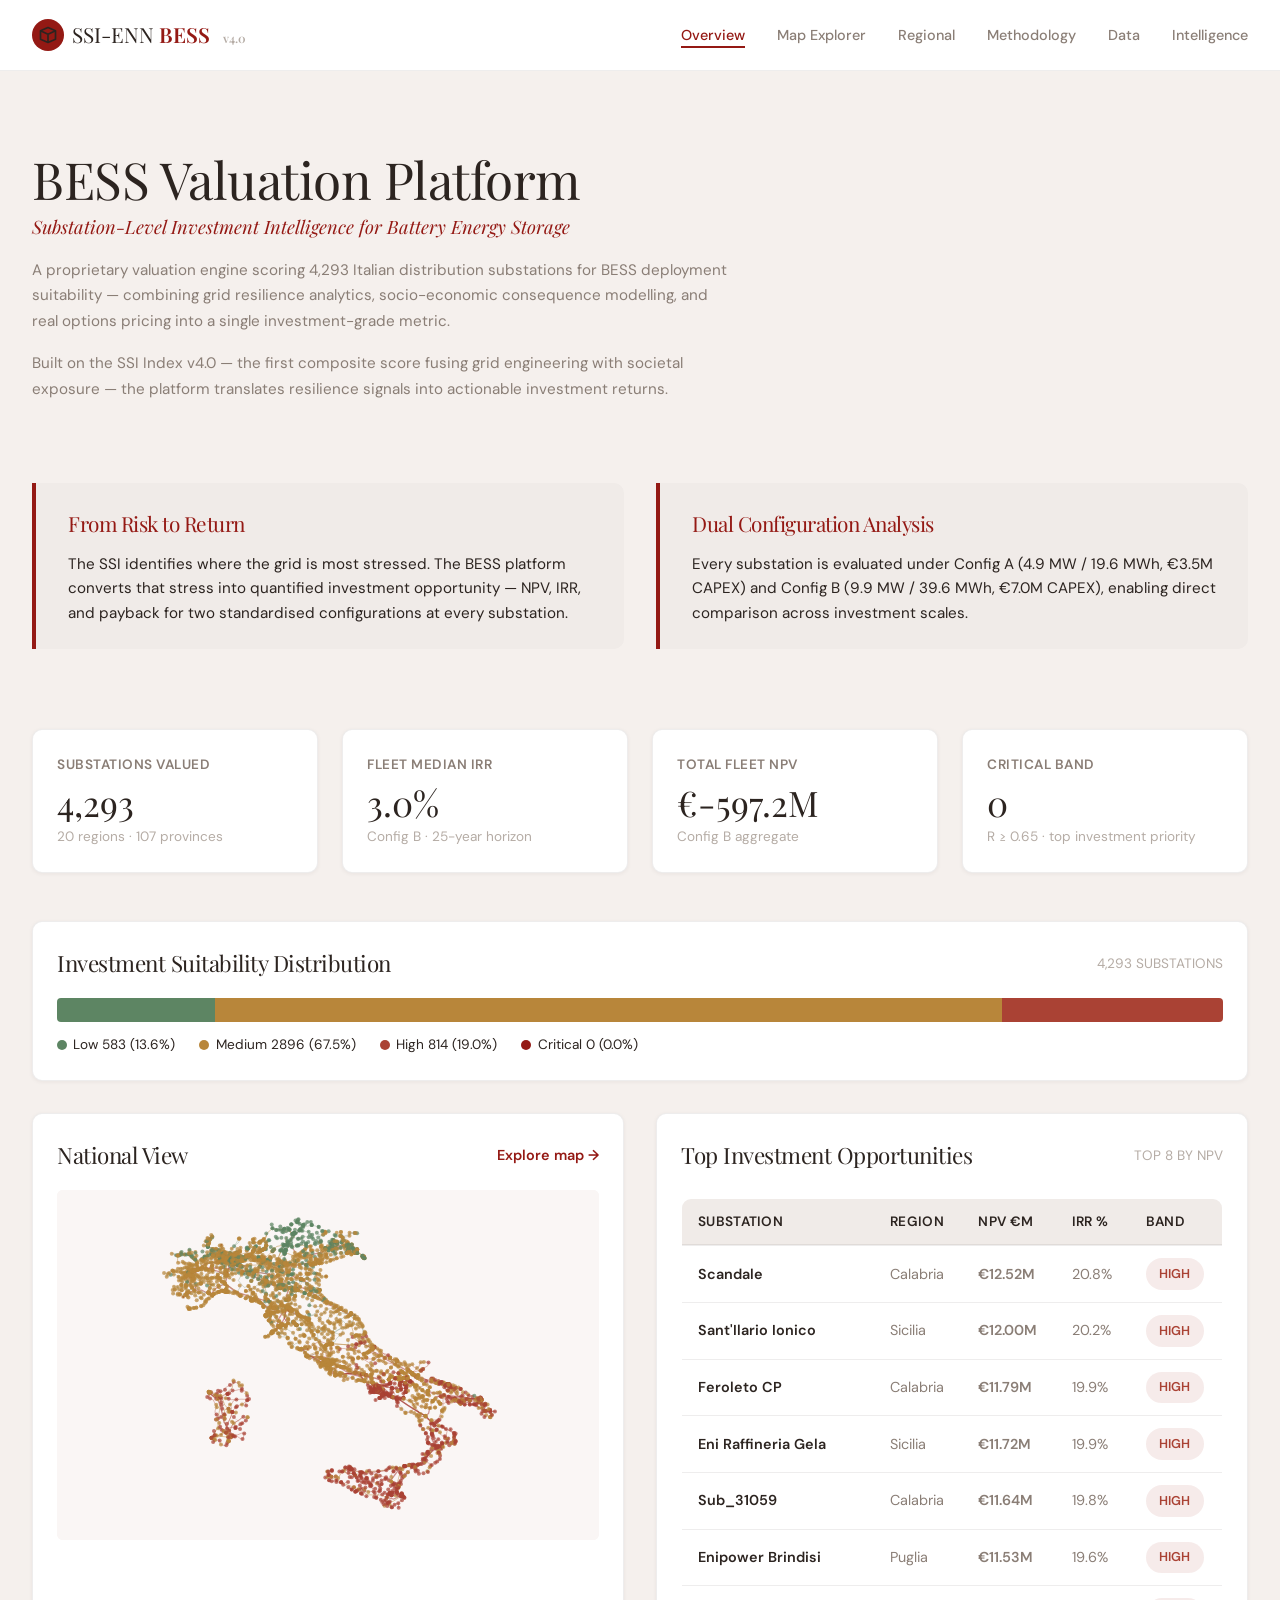
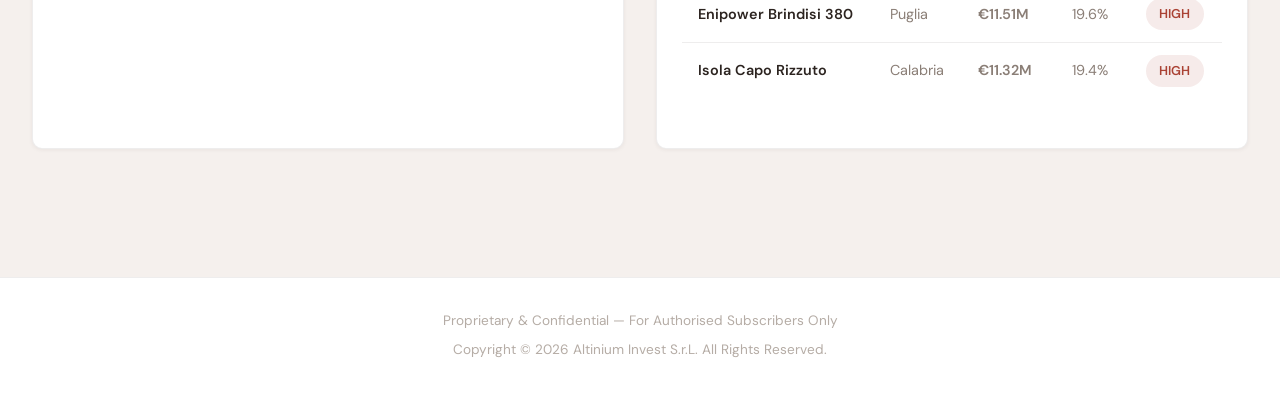
==== commit 226ef56e: "Add power lines from grid-geo.json to map explorer and overview mini-map (matching SSI)" ====
--- a/index.html
+++ b/index.html
@@ -106,11 +106,29 @@
   <script src="bess-engine.js?v=3"></script>
   <script src="nav.js?v=3"></script>
   <script>
-    // Italy outline for mini map
-    const ITALY_OUTLINE = [[6.63,47.09],[6.95,46.30],[7.02,45.93],[7.53,45.98],[7.68,45.24],[8.23,45.54],[8.60,46.12],[9.01,45.84],[9.07,46.44],[9.29,46.50],[9.98,46.37],[10.39,46.98],[11.11,46.93],[11.51,47.01],[12.15,47.09],[12.48,46.68],[13.70,46.52],[13.68,45.85],[13.85,45.65],[13.60,45.48],[12.50,45.47],[12.27,45.28],[12.33,44.97],[12.76,44.42],[13.60,43.57],[14.24,42.45],[14.69,42.10],[15.14,41.92],[15.69,41.87],[15.89,41.54],[16.17,41.74],[16.52,41.24],[17.14,40.89],[17.95,40.68],[18.52,40.10],[18.34,39.81],[17.92,40.26],[17.35,40.20],[16.93,39.77],[16.65,39.71],[16.57,39.39],[17.12,39.08],[17.17,38.97],[16.60,38.71],[16.13,38.72],[16.07,38.40],[15.69,38.21],[15.69,37.96],[15.60,38.00],[15.50,37.82],[15.17,37.46],[15.10,37.49],[15.28,37.76],[15.12,37.95],[14.56,37.67],[13.41,37.12],[12.73,37.57],[12.47,37.80],[12.55,38.08],[13.03,38.27],[13.34,38.19],[13.44,38.71],[12.83,38.84],[12.46,38.56],[12.43,38.15],[11.89,37.94],[12.08,38.65],[11.27,38.91],[10.61,38.73],[9.95,39.11],[8.98,38.82],[8.58,38.93],[8.73,39.56],[8.53,39.13],[8.42,38.97],[8.39,39.23],[8.15,39.18],[8.44,39.89],[8.39,40.35],[8.19,40.40],[8.17,40.76],[8.62,40.94],[8.56,41.26],[9.18,41.38],[9.54,42.14],[9.49,42.57],[9.55,43.18],[9.19,43.13],[8.77,43.69],[8.45,43.93],[8.00,43.89],[7.57,43.79],[7.50,43.91],[6.86,44.12],[6.63,44.69],[6.98,45.17],[6.75,45.18],[6.80,45.78],[6.63,47.09]];
+    let GEO = null; // Grid line geometry
+
+    // Voltage-based line colors (matching SSI)
+    function kvColor(kv) {
+      if (kv >= 300) return '#941914';
+      if (kv >= 200) return '#b8863a';
+      if (kv >= 140) return '#aa4234';
+      if (kv >= 100) return '#5d8563';
+      return '#8a7e76';
+    }
+    function kvWidth(kv) {
+      if (kv >= 300) return 2.5;
+      if (kv >= 200) return 2;
+      if (kv >= 140) return 1.5;
+      if (kv >= 100) return 1.2;
+      return 0.8;
+    }
 
     async function init() {
-      const loaded = await engine.loadData('data.json?v=3');
+      const [loaded] = await Promise.all([
+        engine.loadData('data.json?v=3'),
+        fetch('grid-geo.json?v=3').then(r => r.json()).then(d => { GEO = d; }).catch(() => {})
+      ]);
       if (!loaded) return;
 
       const kpis = engine.computeKPIs();
@@ -171,30 +189,32 @@
       ctx.fillStyle = '#faf6f5';
       ctx.fillRect(0, 0, W, H);
 
-      // Compute bounds
-      const lons = ITALY_OUTLINE.map(p => p[0]);
-      const lats = ITALY_OUTLINE.map(p => p[1]);
-      const lonMin = Math.min(...lons) - 0.5, lonMax = Math.max(...lons) + 0.5;
-      const latMin = Math.min(...lats) - 0.5, latMax = Math.max(...lats) + 0.5;
-      const scale = Math.min(W / (lonMax - lonMin), H / (latMax - latMin)) * 0.85;
-      const offsetX = (W - (lonMax - lonMin) * scale) / 2;
-      const offsetY = (H - (latMax - latMin) * scale) / 2;
-
-      function toX(lon) { return (lon - lonMin) * scale + offsetX; }
-      function toY(lat) { return H - ((lat - latMin) * scale + offsetY); }
-
-      // Draw outline
-      ctx.beginPath();
-      ctx.moveTo(toX(ITALY_OUTLINE[0][0]), toY(ITALY_OUTLINE[0][1]));
-      for (let i = 1; i < ITALY_OUTLINE.length; i++) {
-        ctx.lineTo(toX(ITALY_OUTLINE[i][0]), toY(ITALY_OUTLINE[i][1]));
+      // Compute bounds from substations
+      const lonMin = 6.6, lonMax = 18.5, latMin = 36.5, latMax = 47.1;
+      const sc = Math.min(W / (lonMax - lonMin), H / (latMax - latMin)) * 0.85;
+      const offX = (W - (lonMax - lonMin) * sc) / 2;
+      const offY = (H - (latMax - latMin) * sc) / 2;
+
+      function toX(lon) { return (lon - lonMin) * sc + offX; }
+      function toY(lat) { return H - ((lat - latMin) * sc + offY); }
+
+      // Draw power lines first (behind dots)
+      if (GEO && GEO.l) {
+        ctx.lineCap = 'round';
+        ctx.globalAlpha = 0.45;
+        for (const l of GEO.l) {
+          if (!l.p || l.p.length < 2) continue;
+          ctx.strokeStyle = kvColor(l.kv);
+          ctx.lineWidth = kvWidth(l.kv) * 0.5;
+          ctx.beginPath();
+          ctx.moveTo(toX(l.p[0][0]), toY(l.p[0][1]));
+          for (let j = 1; j < l.p.length; j++) {
+            ctx.lineTo(toX(l.p[j][0]), toY(l.p[j][1]));
+          }
+          ctx.stroke();
+        }
+        ctx.globalAlpha = 1;
       }
-      ctx.closePath();
-      ctx.fillStyle = 'rgba(93,133,99,0.06)';
-      ctx.fill();
-      ctx.strokeStyle = 'rgba(44,36,32,0.15)';
-      ctx.lineWidth = 1;
-      ctx.stroke();
 
       // Draw dots
       const bandColors = { Low: '#5d8563', Medium: '#b8863a', High: '#aa4234', Critical: '#941914' };
@@ -204,7 +224,7 @@
         ctx.beginPath();
         ctx.arc(x, y, 2, 0, Math.PI * 2);
         ctx.fillStyle = bandColors[sub.classification] || '#8a7e76';
-        ctx.globalAlpha = 0.6;
+        ctx.globalAlpha = 0.7;
         ctx.fill();
       });
       ctx.globalAlpha = 1;
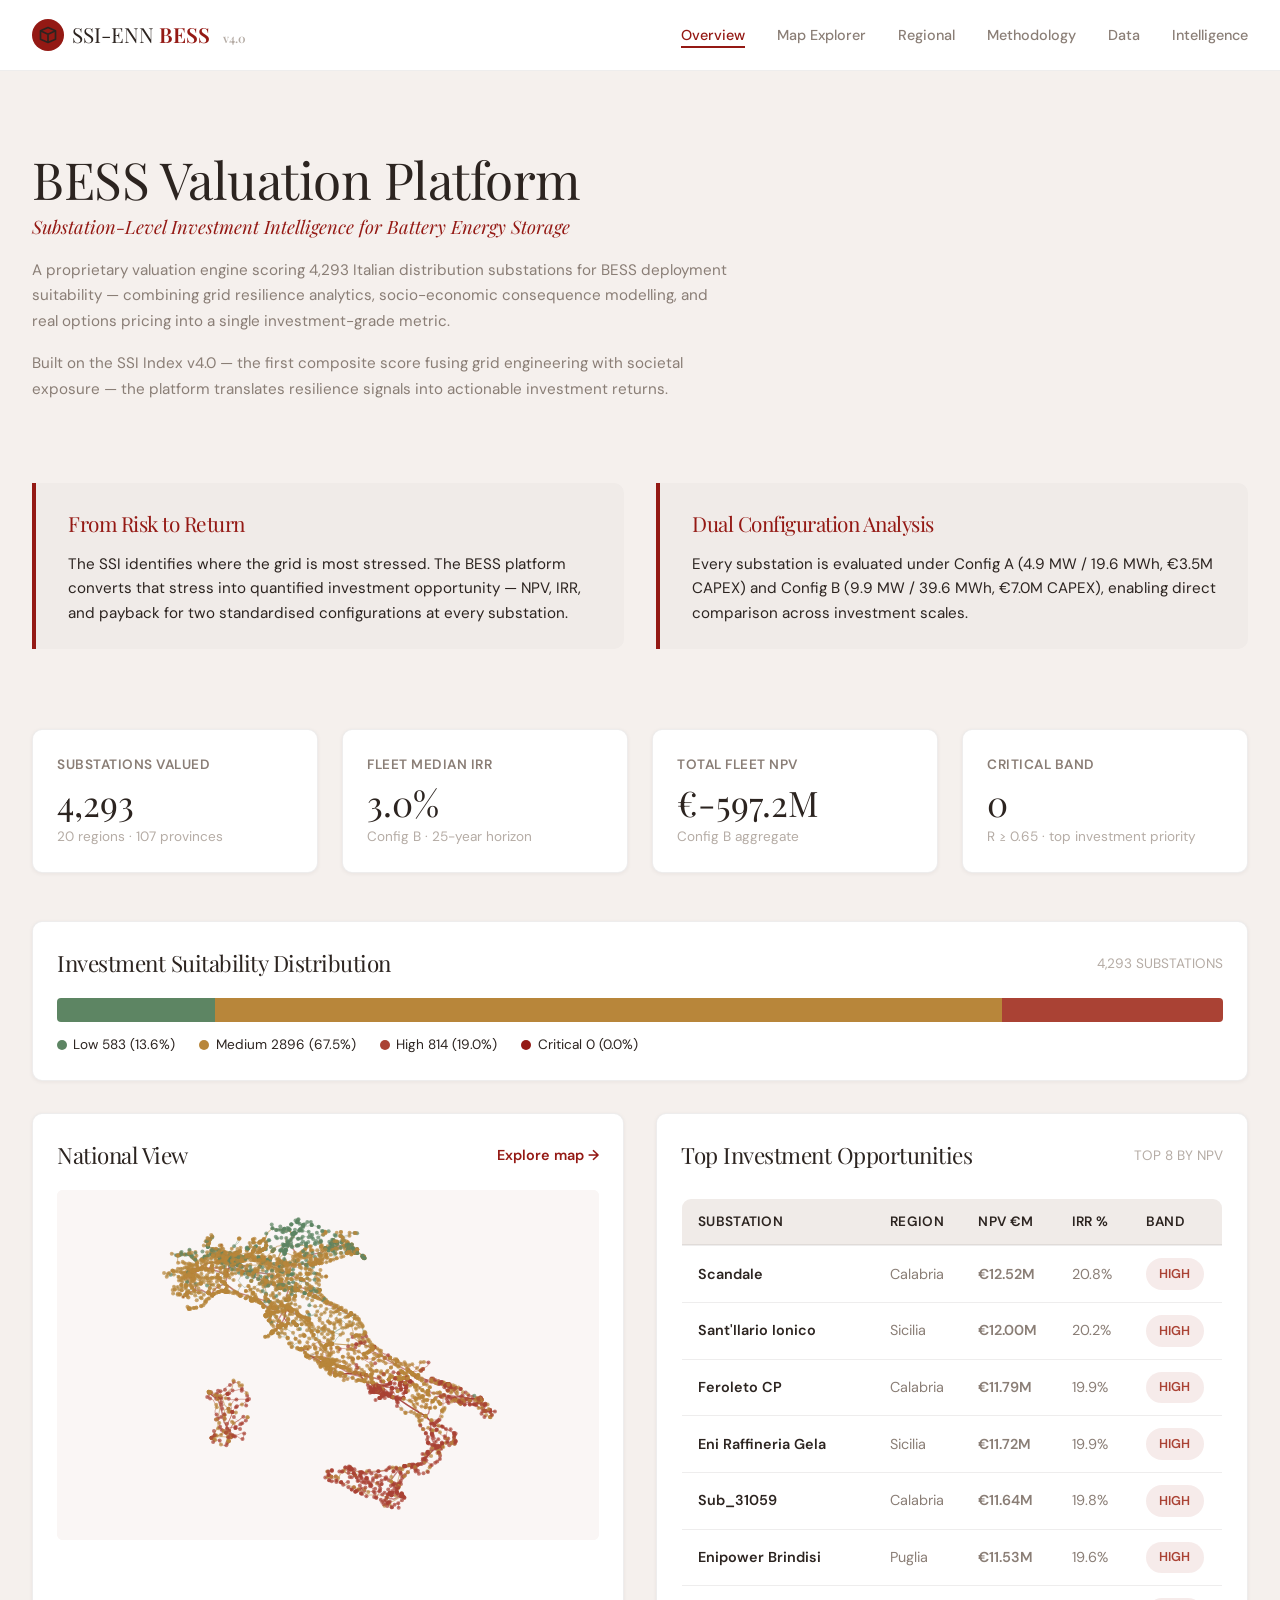
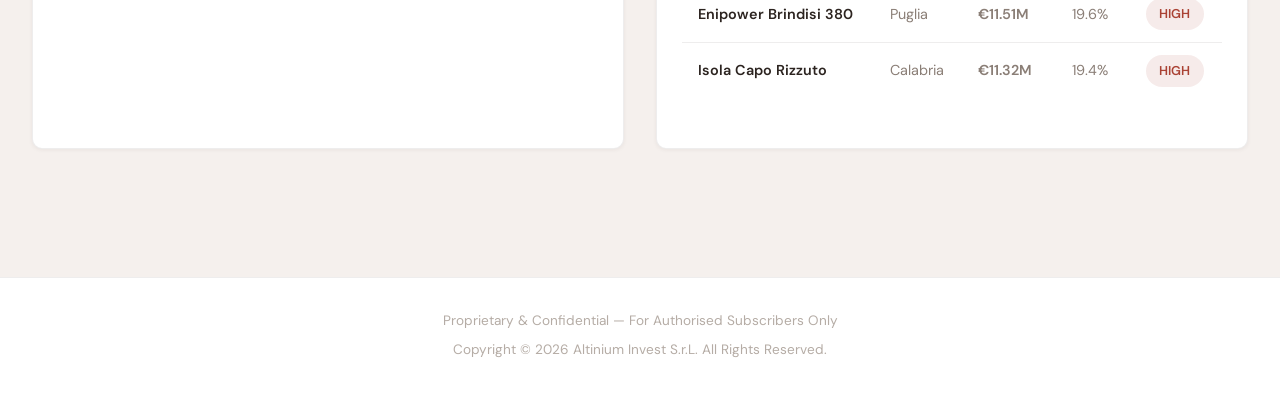
==== commit 49137962: "Increase power line visibility, use fixed dot radius matching SSI style" ====
--- a/index.html
+++ b/index.html
@@ -201,11 +201,11 @@
       // Draw power lines first (behind dots)
       if (GEO && GEO.l) {
         ctx.lineCap = 'round';
-        ctx.globalAlpha = 0.45;
+        ctx.globalAlpha = 0.5;
         for (const l of GEO.l) {
           if (!l.p || l.p.length < 2) continue;
           ctx.strokeStyle = kvColor(l.kv);
-          ctx.lineWidth = kvWidth(l.kv) * 0.5;
+          ctx.lineWidth = kvWidth(l.kv) * 0.55;
           ctx.beginPath();
           ctx.moveTo(toX(l.p[0][0]), toY(l.p[0][1]));
           for (let j = 1; j < l.p.length; j++) {
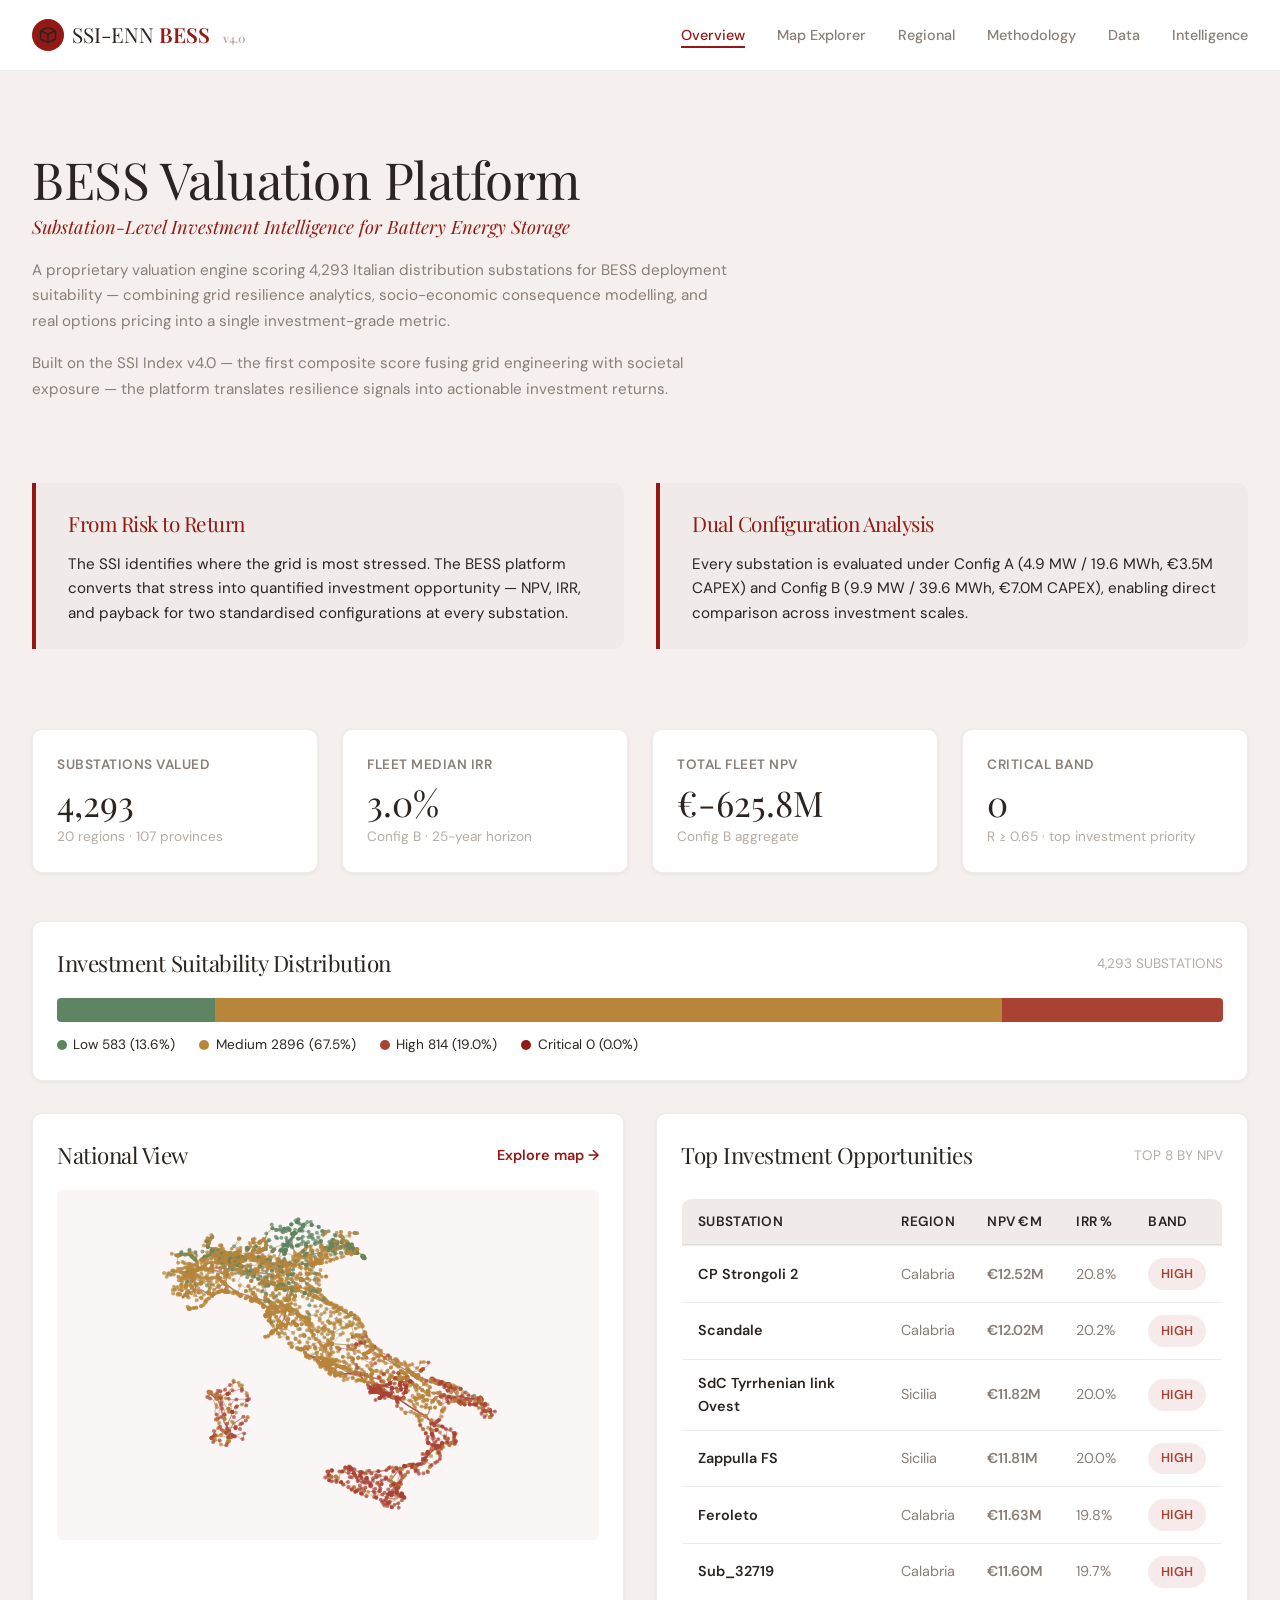
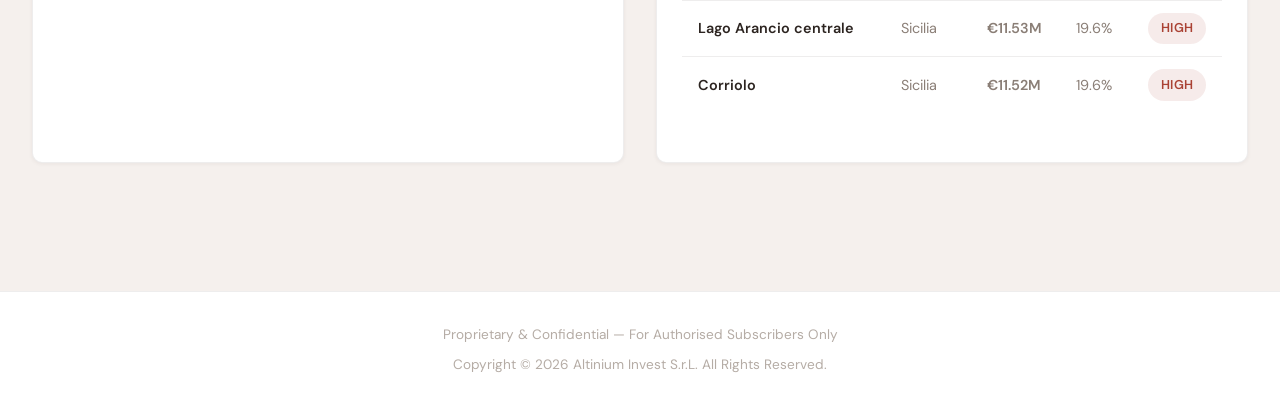
==== commit ae267b11: "Add deploy.sh, wire version.txt cache-busters into pipeline and HTML pages - deploy.sh: one-command " ====
--- a/index.html
+++ b/index.html
@@ -5,7 +5,7 @@
   <meta name="viewport" content="width=device-width, initial-scale=1.0">
   <title>SSI-ENN BESS — Overview</title>
   <link href="https://fonts.googleapis.com/css2?family=DM+Sans:wght@400;500;600;700&family=Playfair+Display:ital,wght@0,400;0,600;0,700;1,400&display=swap" rel="stylesheet">
-  <link rel="stylesheet" href="style.css?v=3">
+  <link rel="stylesheet" href="style.css?v=6">
 </head>
 <body>
   <nav class="topnav"></nav>
@@ -103,8 +103,8 @@
 
   <footer class="footer"></footer>
 
-  <script src="bess-engine.js?v=3"></script>
-  <script src="nav.js?v=3"></script>
+  <script src="bess-engine.js?v=6"></script>
+  <script src="nav.js?v=6"></script>
   <script>
     let GEO = null; // Grid line geometry
 
@@ -126,8 +126,8 @@
 
     async function init() {
       const [loaded] = await Promise.all([
-        engine.loadData('data.json?v=3'),
-        fetch('grid-geo.json?v=3').then(r => r.json()).then(d => { GEO = d; }).catch(() => {})
+        engine.loadData('data.json?v=6'),
+        fetch('grid-geo.json?v=6').then(r => r.json()).then(d => { GEO = d; }).catch(() => {})
       ]);
       if (!loaded) return;
 
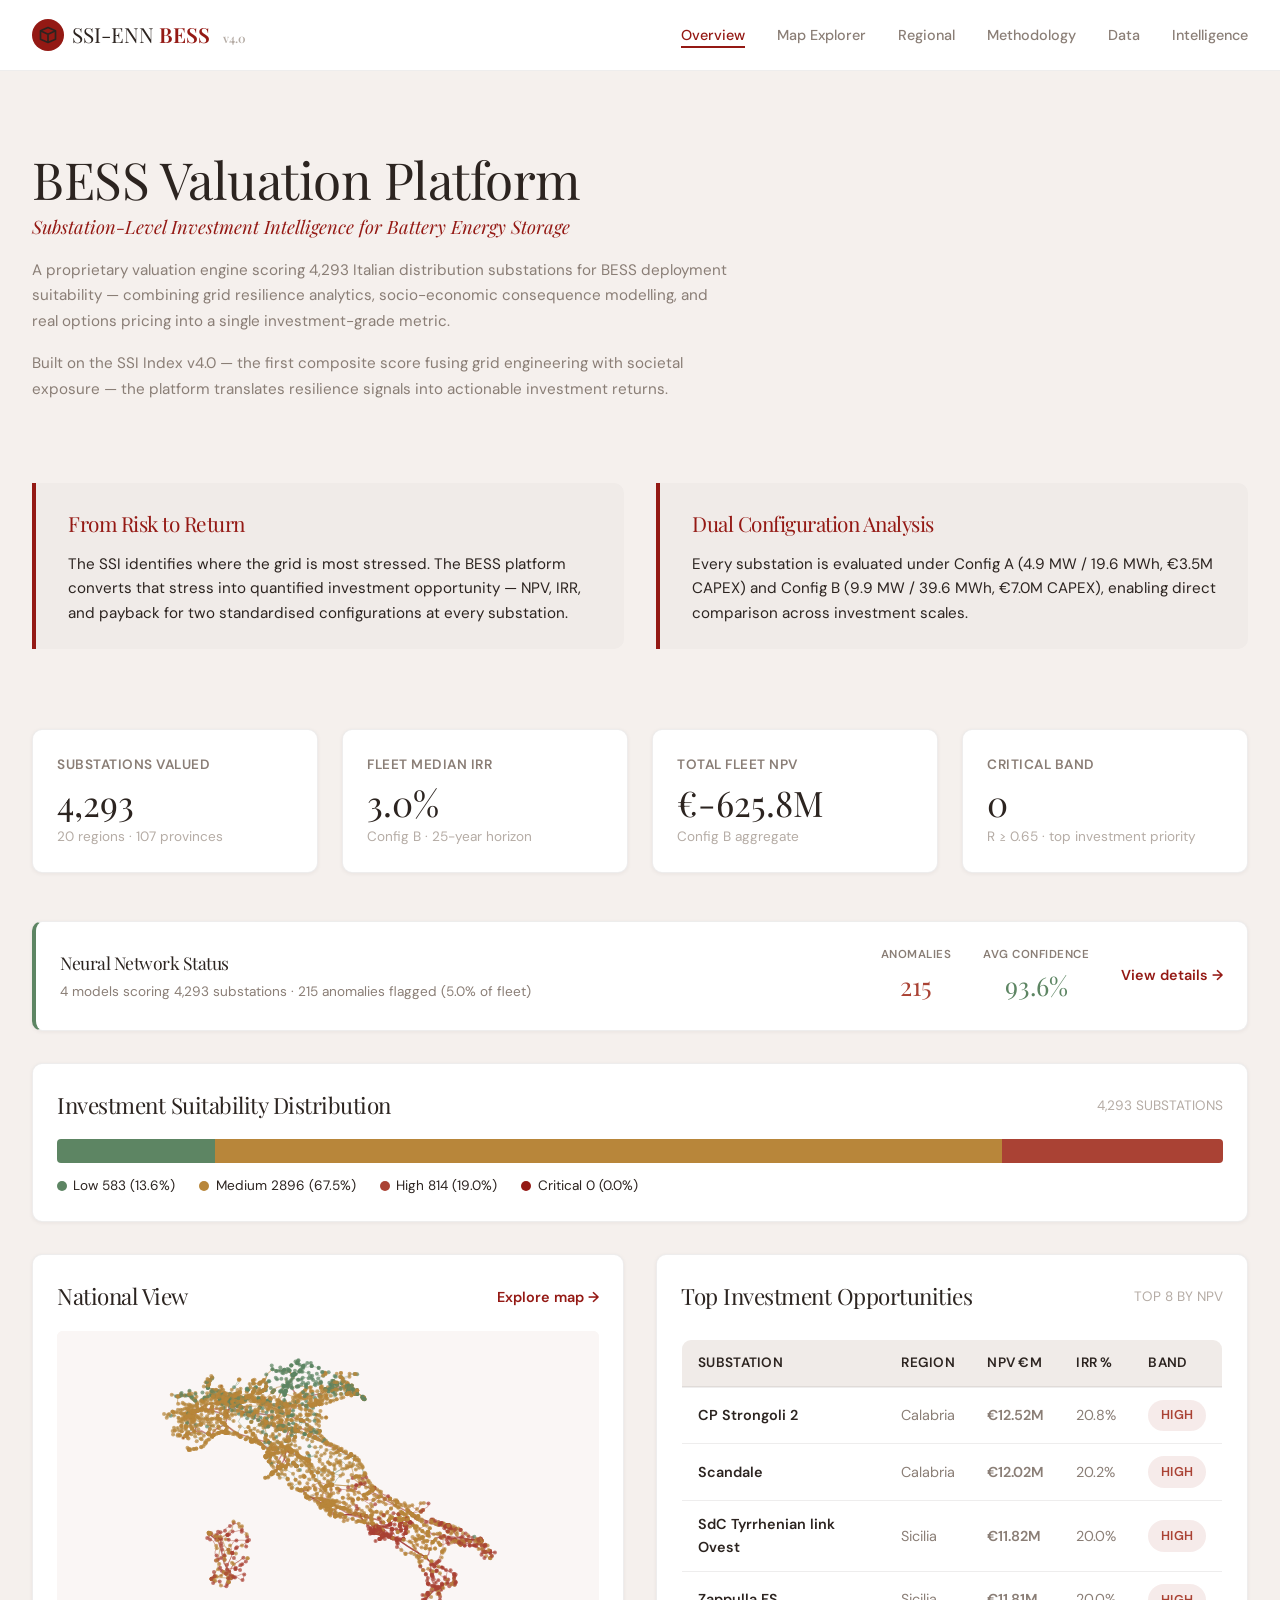
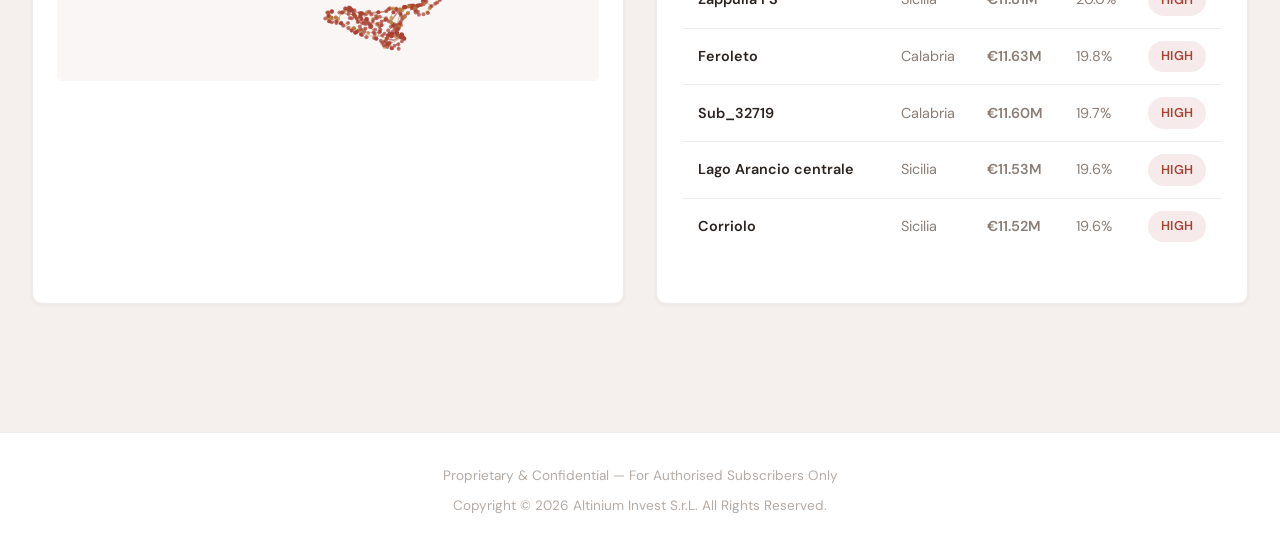
==== commit 5f32985c: "Wire NN into full stack: deploy pipeline, map overlays, Overview KPIs, investment reports - run_inge" ====
--- a/index.html
+++ b/index.html
@@ -56,6 +56,29 @@
         <div class="kpi-label">Critical Band</div>
         <div class="kpi-value" id="kpi-critical">—</div>
         <div class="kpi-unit">R ≥ 0.65 · top investment priority</div>
+      </div>
+    </div>
+
+    <!-- NN Model Health -->
+    <div id="nn-health-card" style="display:none;margin-bottom:2rem;">
+      <div class="card" style="border-left:4px solid var(--sage);">
+        <div style="display:flex;justify-content:space-between;align-items:center;">
+          <div>
+            <h4 style="margin-bottom:0.3rem;font-size:1.1rem;">Neural Network Status</h4>
+            <p style="margin-bottom:0;font-size:0.85rem;" id="nn-health-summary"></p>
+          </div>
+          <div style="display:flex;gap:2rem;align-items:center;">
+            <div style="text-align:center;">
+              <div style="font-size:0.72rem;text-transform:uppercase;letter-spacing:0.5px;color:var(--warm-grey);font-weight:600;">Anomalies</div>
+              <div style="font-family:'Playfair Display',serif;font-size:1.6rem;color:var(--terracotta);" id="nn-health-anomalies">—</div>
+            </div>
+            <div style="text-align:center;">
+              <div style="font-size:0.72rem;text-transform:uppercase;letter-spacing:0.5px;color:var(--warm-grey);font-weight:600;">Avg Confidence</div>
+              <div style="font-family:'Playfair Display',serif;font-size:1.6rem;color:var(--sage);" id="nn-health-conf">—</div>
+            </div>
+            <a href="intelligence.html" style="font-size:0.9rem;font-weight:600;">View details →</a>
+          </div>
+        </div>
       </div>
     </div>
 
@@ -125,11 +148,27 @@
     }
 
     async function init() {
+      let nnData = null;
       const [loaded] = await Promise.all([
         engine.loadData('data.json?v=6'),
-        fetch('grid-geo.json?v=6').then(r => r.json()).then(d => { GEO = d; }).catch(() => {})
+        fetch('grid-geo.json?v=6').then(r => r.json()).then(d => { GEO = d; }).catch(() => {}),
+        fetch('nn_predictions.json?v=6').then(r => r.json()).then(d => { nnData = d; }).catch(() => {})
       ]);
       if (!loaded) return;
+
+      // Populate NN health card
+      if (nnData && nnData._meta) {
+        const meta = nnData._meta;
+        delete nnData._meta;
+        const confs = Object.values(nnData).map(p => p.nn_recommendation_confidence);
+        const avgConf = confs.length ? (confs.reduce((a,b) => a+b, 0) / confs.length * 100).toFixed(1) : '—';
+        document.getElementById('nn-health-anomalies').textContent = meta.total_anomalies;
+        document.getElementById('nn-health-conf').textContent = avgConf + '%';
+        document.getElementById('nn-health-summary').textContent =
+          '4 models scoring ' + meta.total_scored.toLocaleString() + ' substations · ' +
+          meta.total_anomalies + ' anomalies flagged (' + meta.anomaly_pct.toFixed(1) + '% of fleet)';
+        document.getElementById('nn-health-card').style.display = 'block';
+      }
 
       const kpis = engine.computeKPIs();
 
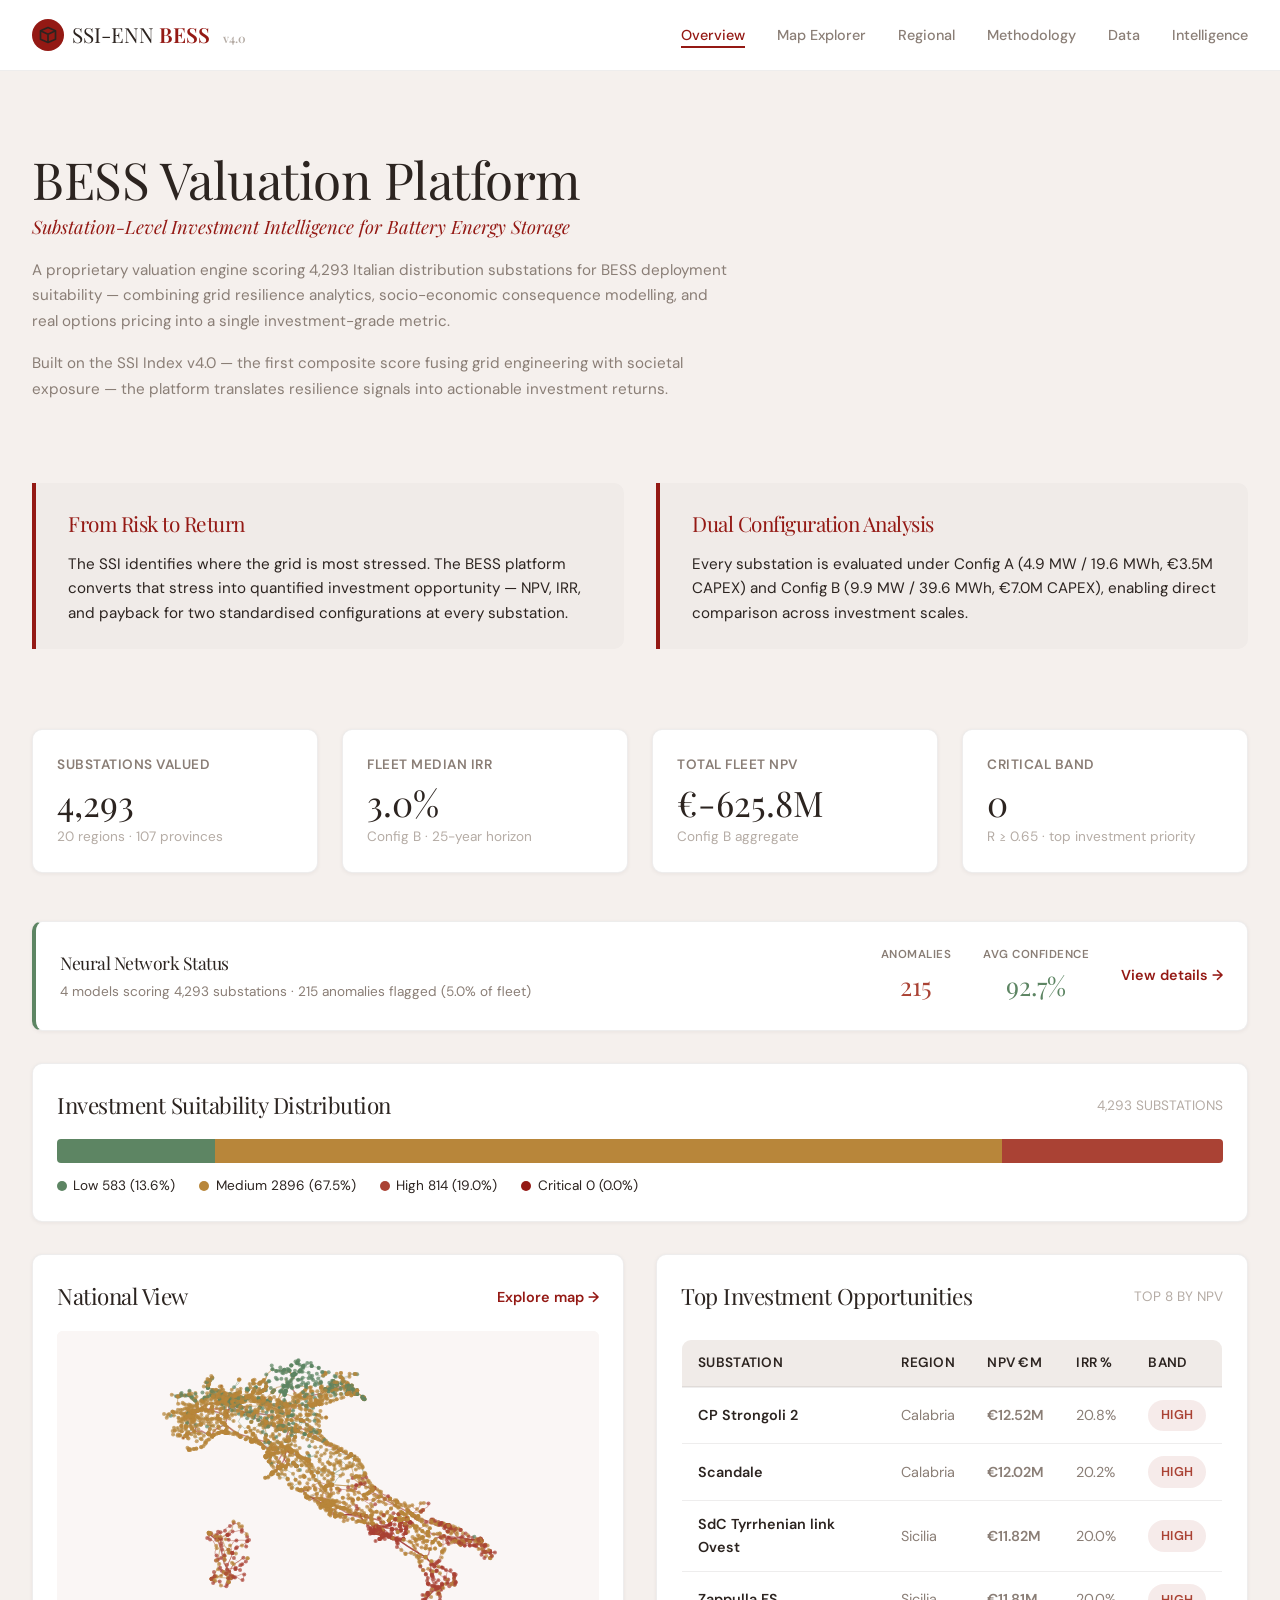
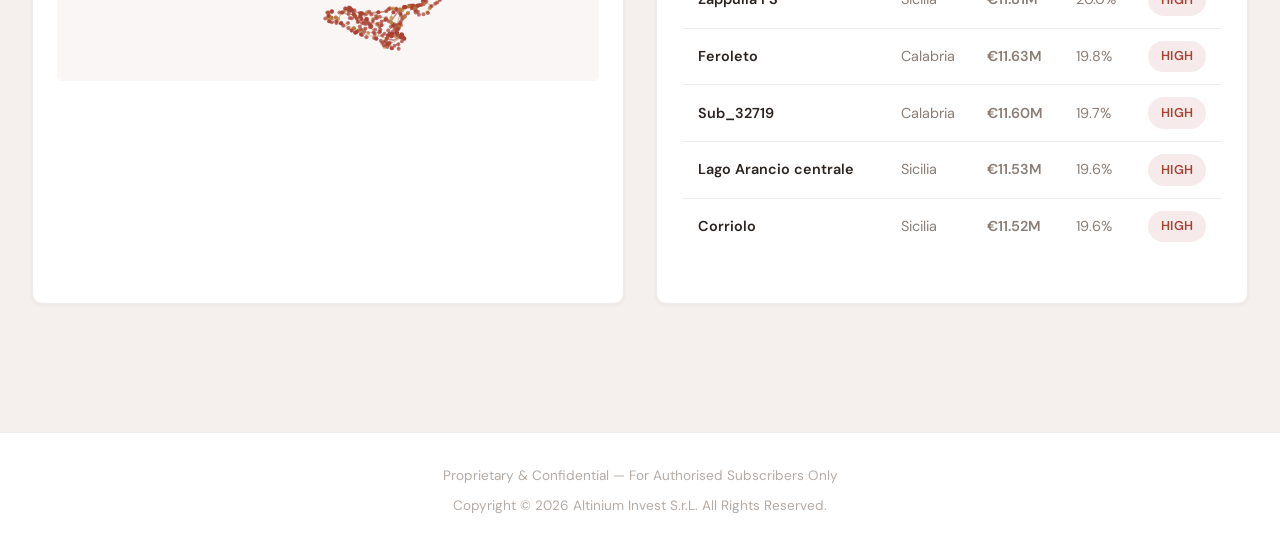
==== commit 2880fab7: "v3: Black Swan, Cannibalization & Actuarial enrichments + 32-feature NN - New modules: black_swan.py" ====
--- a/index.html
+++ b/index.html
@@ -5,7 +5,7 @@
   <meta name="viewport" content="width=device-width, initial-scale=1.0">
   <title>SSI-ENN BESS — Overview</title>
   <link href="https://fonts.googleapis.com/css2?family=DM+Sans:wght@400;500;600;700&family=Playfair+Display:ital,wght@0,400;0,600;0,700;1,400&display=swap" rel="stylesheet">
-  <link rel="stylesheet" href="style.css?v=6">
+  <link rel="stylesheet" href="style.css?v=7">
 </head>
 <body>
   <nav class="topnav"></nav>
@@ -126,8 +126,8 @@
 
   <footer class="footer"></footer>
 
-  <script src="bess-engine.js?v=6"></script>
-  <script src="nav.js?v=6"></script>
+  <script src="bess-engine.js?v=7"></script>
+  <script src="nav.js?v=7"></script>
   <script>
     let GEO = null; // Grid line geometry
 
@@ -150,9 +150,9 @@
     async function init() {
       let nnData = null;
       const [loaded] = await Promise.all([
-        engine.loadData('data.json?v=6'),
-        fetch('grid-geo.json?v=6').then(r => r.json()).then(d => { GEO = d; }).catch(() => {}),
-        fetch('nn_predictions.json?v=6').then(r => r.json()).then(d => { nnData = d; }).catch(() => {})
+        engine.loadData('data.json?v=7'),
+        fetch('grid-geo.json?v=7').then(r => r.json()).then(d => { GEO = d; }).catch(() => {}),
+        fetch('nn_predictions.json?v=7').then(r => r.json()).then(d => { nnData = d; }).catch(() => {})
       ]);
       if (!loaded) return;
 
